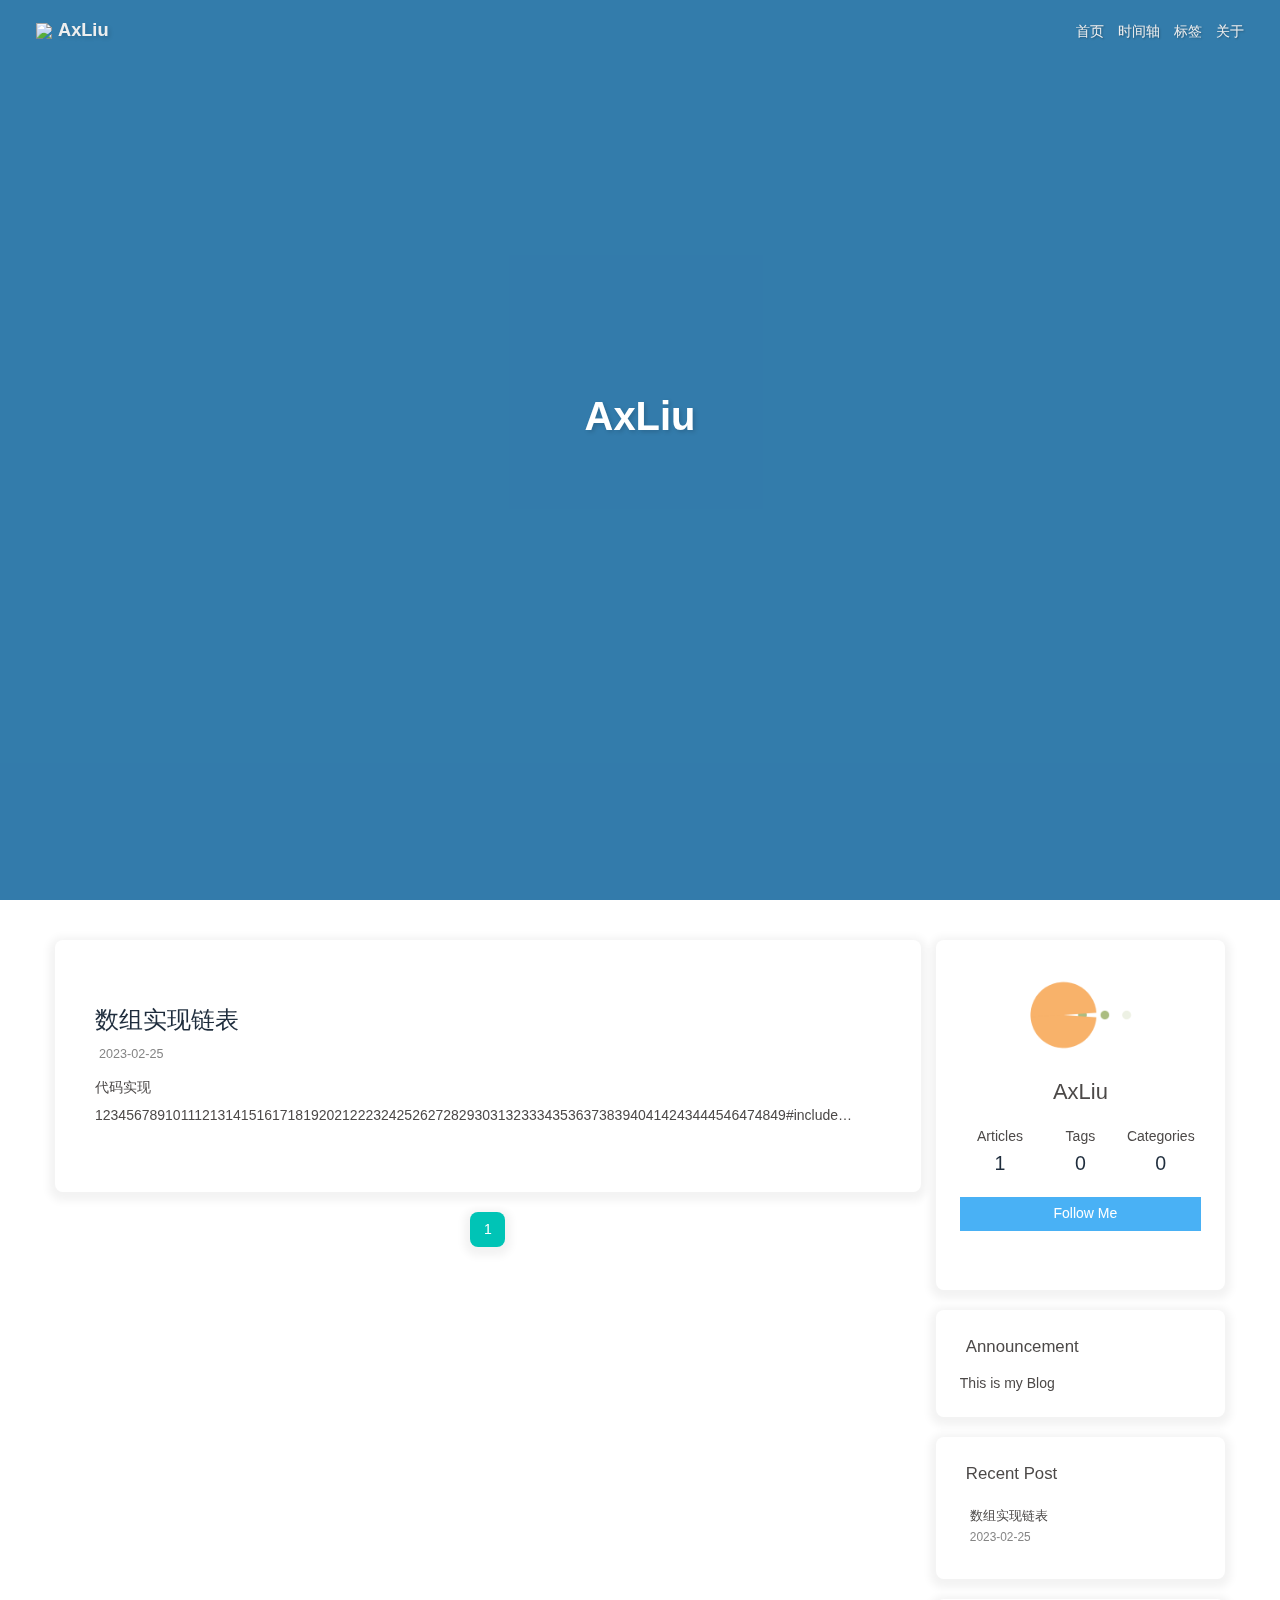
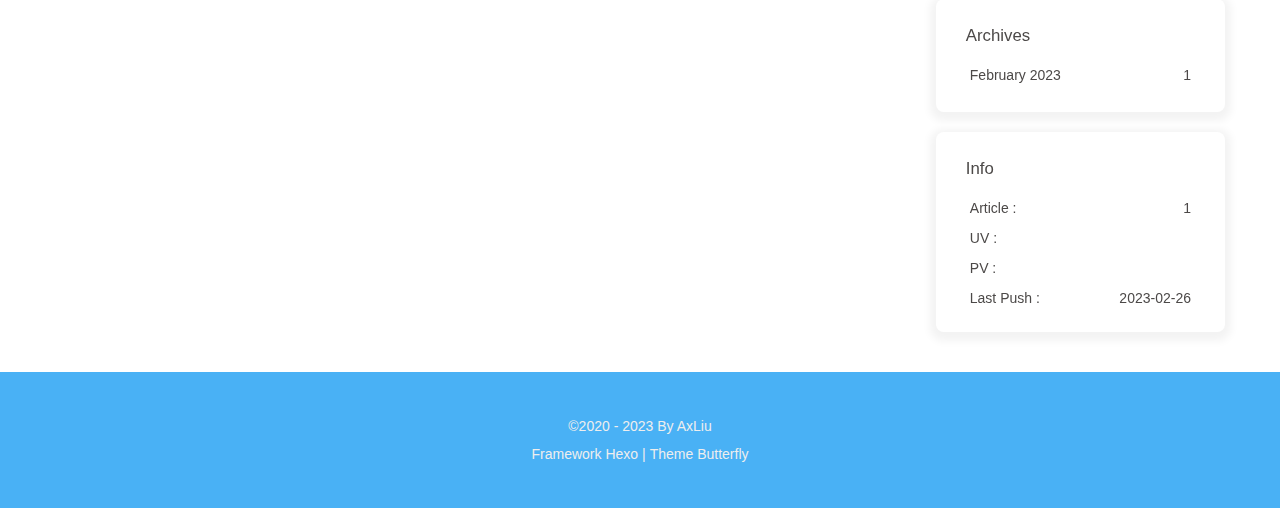
==== index.html @ 7ba91d06 "Site updated: 2023-02-26 23:54:55" ====
<!DOCTYPE html><html lang="en" data-theme="light"><head><meta charset="UTF-8"><meta http-equiv="X-UA-Compatible" content="IE=edge"><meta name="viewport" content="width=device-width, initial-scale=1.0, maximum-scale=1.0"><title>AxLiu - AxLiu</title><meta name="author" content="AxLiu"><meta name="copyright" content="AxLiu"><meta name="format-detection" content="telephone=no"><meta name="theme-color" content="#ffffff"><meta property="og:type" content="website">
<meta property="og:title" content="AxLiu">
<meta property="og:url" content="http://example.com/index.html">
<meta property="og:site_name" content="AxLiu">
<meta property="og:locale" content="en_US">
<meta property="og:image" content="https://cdn.jsdelivr.net/gh/AxLiupore/Hexo-images@main/images/%E5%BE%AE%E4%BF%A1%E5%9B%BE%E7%89%87_20221120155552.jpg">
<meta property="article:author" content="AxLiu">
<meta name="twitter:card" content="summary">
<meta name="twitter:image" content="https://cdn.jsdelivr.net/gh/AxLiupore/Hexo-images@main/images/%E5%BE%AE%E4%BF%A1%E5%9B%BE%E7%89%87_20221120155552.jpg"><link rel="shortcut icon" href="/img/favicon.png"><link rel="canonical" href="http://example.com/index.html"><link rel="preconnect" href="//cdn.jsdelivr.net"/><link rel="preconnect" href="//busuanzi.ibruce.info"/><link rel="stylesheet" href="/css/index.css"><link rel="stylesheet" href="https://cdn.jsdelivr.net/npm/@fortawesome/fontawesome-free/css/all.min.css" media="print" onload="this.media='all'"><link rel="stylesheet" href="https://cdn.jsdelivr.net/npm/@fancyapps/ui/dist/fancybox.min.css" media="print" onload="this.media='all'"><script>const GLOBAL_CONFIG = { 
  root: '/',
  algolia: undefined,
  localSearch: undefined,
  translate: undefined,
  noticeOutdate: undefined,
  highlight: {"plugin":"highlighjs","highlightCopy":true,"highlightLang":true,"highlightHeightLimit":230},
  copy: {
    success: 'Copy successfully',
    error: 'Copy error',
    noSupport: 'The browser does not support'
  },
  relativeDate: {
    homepage: false,
    post: false
  },
  runtime: '',
  date_suffix: {
    just: 'Just',
    min: 'minutes ago',
    hour: 'hours ago',
    day: 'days ago',
    month: 'months ago'
  },
  copyright: undefined,
  lightbox: 'fancybox',
  Snackbar: undefined,
  source: {
    justifiedGallery: {
      js: 'https://cdn.jsdelivr.net/npm/flickr-justified-gallery/dist/fjGallery.min.js',
      css: 'https://cdn.jsdelivr.net/npm/flickr-justified-gallery/dist/fjGallery.min.css'
    }
  },
  isPhotoFigcaption: false,
  islazyload: false,
  isAnchor: false,
  percent: {
    toc: true,
    rightside: false,
  }
}</script><script id="config-diff">var GLOBAL_CONFIG_SITE = {
  title: 'AxLiu',
  isPost: false,
  isHome: true,
  isHighlightShrink: false,
  isToc: false,
  postUpdate: '2023-02-26 23:54:55'
}</script><noscript><style type="text/css">
  #nav {
    opacity: 1
  }
  .justified-gallery img {
    opacity: 1
  }

  #recent-posts time,
  #post-meta time {
    display: inline !important
  }
</style></noscript><script>(win=>{
    win.saveToLocal = {
      set: function setWithExpiry(key, value, ttl) {
        if (ttl === 0) return
        const now = new Date()
        const expiryDay = ttl * 86400000
        const item = {
          value: value,
          expiry: now.getTime() + expiryDay,
        }
        localStorage.setItem(key, JSON.stringify(item))
      },

      get: function getWithExpiry(key) {
        const itemStr = localStorage.getItem(key)

        if (!itemStr) {
          return undefined
        }
        const item = JSON.parse(itemStr)
        const now = new Date()

        if (now.getTime() > item.expiry) {
          localStorage.removeItem(key)
          return undefined
        }
        return item.value
      }
    }
  
    win.getScript = url => new Promise((resolve, reject) => {
      const script = document.createElement('script')
      script.src = url
      script.async = true
      script.onerror = reject
      script.onload = script.onreadystatechange = function() {
        const loadState = this.readyState
        if (loadState && loadState !== 'loaded' && loadState !== 'complete') return
        script.onload = script.onreadystatechange = null
        resolve()
      }
      document.head.appendChild(script)
    })
  
    win.getCSS = (url,id = false) => new Promise((resolve, reject) => {
      const link = document.createElement('link')
      link.rel = 'stylesheet'
      link.href = url
      if (id) link.id = id
      link.onerror = reject
      link.onload = link.onreadystatechange = function() {
        const loadState = this.readyState
        if (loadState && loadState !== 'loaded' && loadState !== 'complete') return
        link.onload = link.onreadystatechange = null
        resolve()
      }
      document.head.appendChild(link)
    })
  
      win.activateDarkMode = function () {
        document.documentElement.setAttribute('data-theme', 'dark')
        if (document.querySelector('meta[name="theme-color"]') !== null) {
          document.querySelector('meta[name="theme-color"]').setAttribute('content', '#0d0d0d')
        }
      }
      win.activateLightMode = function () {
        document.documentElement.setAttribute('data-theme', 'light')
        if (document.querySelector('meta[name="theme-color"]') !== null) {
          document.querySelector('meta[name="theme-color"]').setAttribute('content', '#ffffff')
        }
      }
      const t = saveToLocal.get('theme')
    
          if (t === 'dark') activateDarkMode()
          else if (t === 'light') activateLightMode()
        
      const asideStatus = saveToLocal.get('aside-status')
      if (asideStatus !== undefined) {
        if (asideStatus === 'hide') {
          document.documentElement.classList.add('hide-aside')
        } else {
          document.documentElement.classList.remove('hide-aside')
        }
      }
    
    const detectApple = () => {
      if(/iPad|iPhone|iPod|Macintosh/.test(navigator.userAgent)){
        document.documentElement.classList.add('apple')
      }
    }
    detectApple()
    })(window)</script><meta name="generator" content="Hexo 6.3.0"></head><body><div id="web_bg"></div><div id="sidebar"><div id="menu-mask"></div><div id="sidebar-menus"><div class="avatar-img is-center"><img src="https://cdn.jsdelivr.net/gh/AxLiupore/Hexo-images@main/images/%E5%BE%AE%E4%BF%A1%E5%9B%BE%E7%89%87_20221120155552.jpg" onerror="onerror=null;src='/img/friend_404.gif'" alt="avatar"/></div><div class="sidebar-site-data site-data is-center"><a href="/archives/"><div class="headline">Articles</div><div class="length-num">1</div></a><a href="/tags/"><div class="headline">Tags</div><div class="length-num">0</div></a><a href="/categories/"><div class="headline">Categories</div><div class="length-num">0</div></a></div><hr/><div class="menus_items"><div class="menus_item"><a class="site-page" href="/"><i class="fa-fw fas fa-home"></i><span> 首页</span></a></div><div class="menus_item"><a class="site-page" href="/archives/"><i class="fa-fw fas fa-archive"></i><span> 时间轴</span></a></div><div class="menus_item"><a class="site-page" href="/tags/"><i class="fa-fw fas fa-tags"></i><span> 标签</span></a></div><div class="menus_item"><a class="site-page" href="/about/"><i class="fa-fw fas fa-heart"></i><span> 关于</span></a></div></div></div></div><div class="page" id="body-wrap"><header class="full_page" id="page-header"><nav id="nav"><span id="blog-info"><a href="/" title="AxLiu"><img class="site-icon" src="https://cdn.jsdelivr.net/gh/AxLiupore/Hexo-images@main/images/a0092f9ecc8a70c751312e664e17a0a.png"/><span class="site-name">AxLiu</span></a></span><div id="menus"><div class="menus_items"><div class="menus_item"><a class="site-page" href="/"><i class="fa-fw fas fa-home"></i><span> 首页</span></a></div><div class="menus_item"><a class="site-page" href="/archives/"><i class="fa-fw fas fa-archive"></i><span> 时间轴</span></a></div><div class="menus_item"><a class="site-page" href="/tags/"><i class="fa-fw fas fa-tags"></i><span> 标签</span></a></div><div class="menus_item"><a class="site-page" href="/about/"><i class="fa-fw fas fa-heart"></i><span> 关于</span></a></div></div><div id="toggle-menu"><a class="site-page" href="javascript:void(0);"><i class="fas fa-bars fa-fw"></i></a></div></div></nav><div id="site-info"><h1 id="site-title">AxLiu</h1><div id="site_social_icons"><a class="social-icon" href="https://github.com/AxLiupore" target="_blank" title="Github"><i class="fab fa-github"></i></a><a class="social-icon" href="/276836658@qq.com" target="_blank" title="Email"><i class="fas fa-envelope"></i></a></div></div><div id="scroll-down"><i class="fas fa-angle-down scroll-down-effects"></i></div></header><main class="layout" id="content-inner"><div class="recent-posts" id="recent-posts"><div class="recent-post-item"><div class="recent-post-info no-cover"><a class="article-title" href="/2023/02/25/%E6%95%B0%E7%BB%84%E5%AE%9E%E7%8E%B0%E9%93%BE%E8%A1%A8/" title="数组实现链表">数组实现链表</a><div class="article-meta-wrap"><span class="post-meta-date"><i class="far fa-calendar-alt"></i><span class="article-meta-label">Created</span><time datetime="2023-02-25T13:13:46.000Z" title="Created 2023-02-25 21:13:46">2023-02-25</time></span></div><div class="content">代码实现12345678910111213141516171819202122232425262728293031323334353637383940414243444546474849#include &lt;iostream&gt;#include &lt;cstring&gt;#include &lt;algorithm&gt;using namespace std;const int N = 100010;int ne[N], e[N], idx;int n, head;void init() &#123;    head = -1, idx = 0;&#125;void add_to_head(int x) &#123;    e[idx] = x, ne[idx] = head, head = idx++;&#125;void add(int k, int x) &#123;    e[idx] = x, ne[idx] = ne[k], ne[k] = idx++;&#125;void remove(int k) &#123;    ne[k] = ne[ne[k]];& ...</div></div></div><nav id="pagination"><div class="pagination"><span class="page-number current">1</span></div></nav></div><div class="aside-content" id="aside-content"><div class="card-widget card-info"><div class="is-center"><div class="avatar-img"><img src="https://cdn.jsdelivr.net/gh/AxLiupore/Hexo-images@main/images/%E5%BE%AE%E4%BF%A1%E5%9B%BE%E7%89%87_20221120155552.jpg" onerror="this.onerror=null;this.src='/img/friend_404.gif'" alt="avatar"/></div><div class="author-info__name">AxLiu</div><div class="author-info__description"></div></div><div class="card-info-data site-data is-center"><a href="/archives/"><div class="headline">Articles</div><div class="length-num">1</div></a><a href="/tags/"><div class="headline">Tags</div><div class="length-num">0</div></a><a href="/categories/"><div class="headline">Categories</div><div class="length-num">0</div></a></div><a id="card-info-btn" target="_blank" rel="noopener" href="https://github.com/AxLiupore"><i class="fab fa-github"></i><span>Follow Me</span></a><div class="card-info-social-icons is-center"><a class="social-icon" href="https://github.com/AxLiupore" target="_blank" title="Github"><i class="fab fa-github"></i></a><a class="social-icon" href="/276836658@qq.com" target="_blank" title="Email"><i class="fas fa-envelope"></i></a></div></div><div class="card-widget card-announcement"><div class="item-headline"><i class="fas fa-bullhorn fa-shake"></i><span>Announcement</span></div><div class="announcement_content">This is my Blog</div></div><div class="sticky_layout"><div class="card-widget card-recent-post"><div class="item-headline"><i class="fas fa-history"></i><span>Recent Post</span></div><div class="aside-list"><div class="aside-list-item no-cover"><div class="content"><a class="title" href="/2023/02/25/%E6%95%B0%E7%BB%84%E5%AE%9E%E7%8E%B0%E9%93%BE%E8%A1%A8/" title="数组实现链表">数组实现链表</a><time datetime="2023-02-25T13:13:46.000Z" title="Created 2023-02-25 21:13:46">2023-02-25</time></div></div></div></div><div class="card-widget card-archives"><div class="item-headline"><i class="fas fa-archive"></i><span>Archives</span></div><ul class="card-archive-list"><li class="card-archive-list-item"><a class="card-archive-list-link" href="/archives/2023/02/"><span class="card-archive-list-date">February 2023</span><span class="card-archive-list-count">1</span></a></li></ul></div><div class="card-widget card-webinfo"><div class="item-headline"><i class="fas fa-chart-line"></i><span>Info</span></div><div class="webinfo"><div class="webinfo-item"><div class="item-name">Article :</div><div class="item-count">1</div></div><div class="webinfo-item"><div class="item-name">UV :</div><div class="item-count" id="busuanzi_value_site_uv"><i class="fa-solid fa-spinner fa-spin"></i></div></div><div class="webinfo-item"><div class="item-name">PV :</div><div class="item-count" id="busuanzi_value_site_pv"><i class="fa-solid fa-spinner fa-spin"></i></div></div><div class="webinfo-item"><div class="item-name">Last Push :</div><div class="item-count" id="last-push-date" data-lastPushDate="2023-02-26T15:54:55.258Z"><i class="fa-solid fa-spinner fa-spin"></i></div></div></div></div></div></div></main><footer id="footer"><div id="footer-wrap"><div class="copyright">&copy;2020 - 2023 By AxLiu</div><div class="framework-info"><span>Framework </span><a target="_blank" rel="noopener" href="https://hexo.io">Hexo</a><span class="footer-separator">|</span><span>Theme </span><a target="_blank" rel="noopener" href="https://github.com/jerryc127/hexo-theme-butterfly">Butterfly</a></div></div></footer></div><div id="rightside"><div id="rightside-config-hide"><button id="darkmode" type="button" title="Switch Between Light And Dark Mode"><i class="fas fa-adjust"></i></button><button id="hide-aside-btn" type="button" title="Toggle between single-column and double-column"><i class="fas fa-arrows-alt-h"></i></button></div><div id="rightside-config-show"><button id="rightside_config" type="button" title="Setting"><i class="fas fa-cog fa-spin"></i></button><button id="go-up" type="button" title="Back To Top"><span class="scroll-percent"></span><i class="fas fa-arrow-up"></i></button></div></div><div><script src="/js/utils.js"></script><script src="/js/main.js"></script><script src="https://cdn.jsdelivr.net/npm/@fancyapps/ui/dist/fancybox.umd.min.js"></script><div class="js-pjax"></div><script async data-pjax src="//busuanzi.ibruce.info/busuanzi/2.3/busuanzi.pure.mini.js"></script></div></body></html>
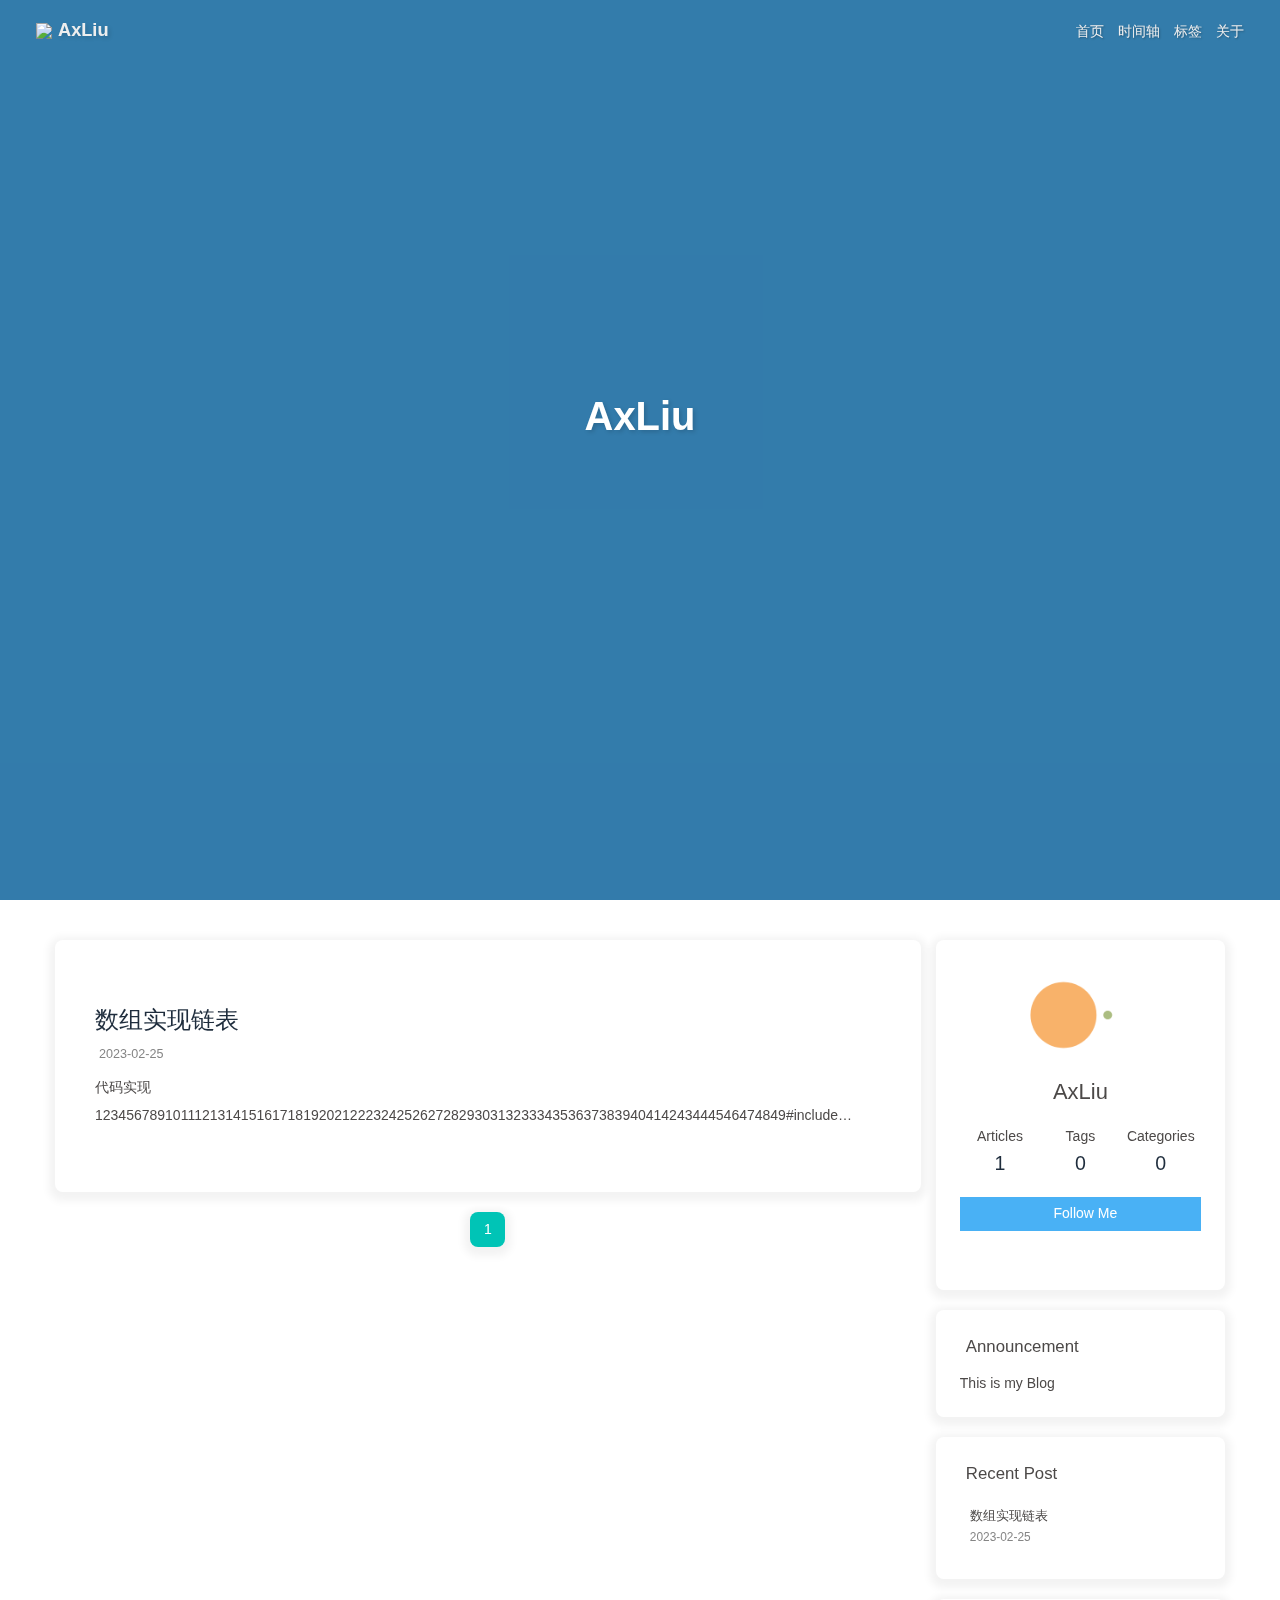
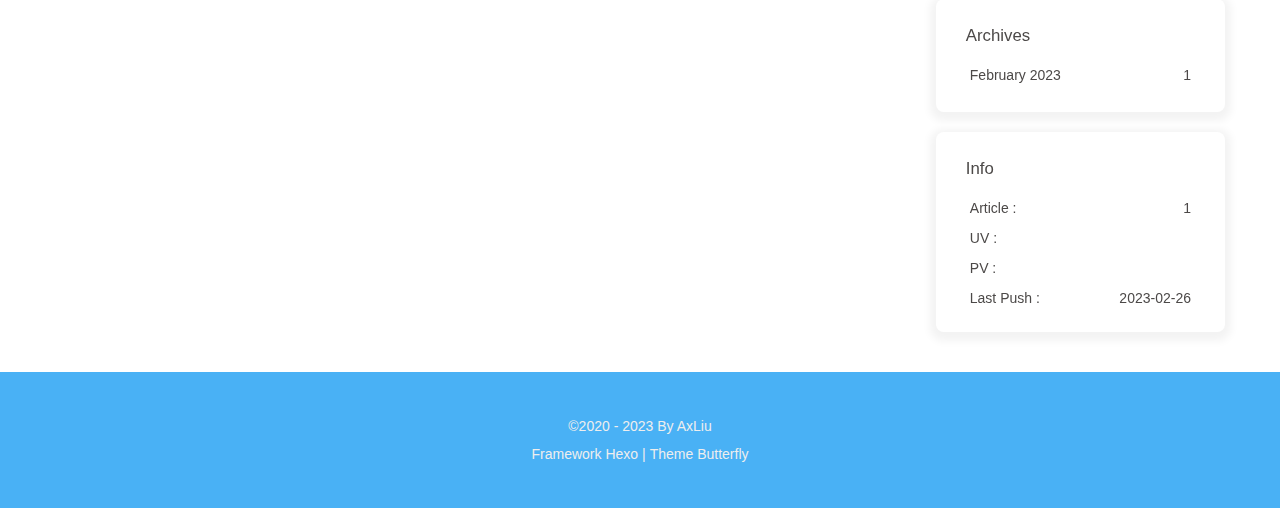
==== commit 728dbd9a: "Site updated: 2023-02-27 00:10:09" ====
--- a/index.html
+++ b/index.html
@@ -52,7 +52,7 @@
   isHome: true,
   isHighlightShrink: false,
   isToc: false,
-  postUpdate: '2023-02-26 23:54:55'
+  postUpdate: '2023-02-27 00:10:09'
 }</script><noscript><style type="text/css">
   #nav {
     opacity: 1
@@ -156,4 +156,4 @@
       }
     }
     detectApple()
-    })(window)</script><meta name="generator" content="Hexo 6.3.0"></head><body><div id="web_bg"></div><div id="sidebar"><div id="menu-mask"></div><div id="sidebar-menus"><div class="avatar-img is-center"><img src="https://cdn.jsdelivr.net/gh/AxLiupore/Hexo-images@main/images/%E5%BE%AE%E4%BF%A1%E5%9B%BE%E7%89%87_20221120155552.jpg" onerror="onerror=null;src='/img/friend_404.gif'" alt="avatar"/></div><div class="sidebar-site-data site-data is-center"><a href="/archives/"><div class="headline">Articles</div><div class="length-num">1</div></a><a href="/tags/"><div class="headline">Tags</div><div class="length-num">0</div></a><a href="/categories/"><div class="headline">Categories</div><div class="length-num">0</div></a></div><hr/><div class="menus_items"><div class="menus_item"><a class="site-page" href="/"><i class="fa-fw fas fa-home"></i><span> 首页</span></a></div><div class="menus_item"><a class="site-page" href="/archives/"><i class="fa-fw fas fa-archive"></i><span> 时间轴</span></a></div><div class="menus_item"><a class="site-page" href="/tags/"><i class="fa-fw fas fa-tags"></i><span> 标签</span></a></div><div class="menus_item"><a class="site-page" href="/about/"><i class="fa-fw fas fa-heart"></i><span> 关于</span></a></div></div></div></div><div class="page" id="body-wrap"><header class="full_page" id="page-header"><nav id="nav"><span id="blog-info"><a href="/" title="AxLiu"><img class="site-icon" src="https://cdn.jsdelivr.net/gh/AxLiupore/Hexo-images@main/images/a0092f9ecc8a70c751312e664e17a0a.png"/><span class="site-name">AxLiu</span></a></span><div id="menus"><div class="menus_items"><div class="menus_item"><a class="site-page" href="/"><i class="fa-fw fas fa-home"></i><span> 首页</span></a></div><div class="menus_item"><a class="site-page" href="/archives/"><i class="fa-fw fas fa-archive"></i><span> 时间轴</span></a></div><div class="menus_item"><a class="site-page" href="/tags/"><i class="fa-fw fas fa-tags"></i><span> 标签</span></a></div><div class="menus_item"><a class="site-page" href="/about/"><i class="fa-fw fas fa-heart"></i><span> 关于</span></a></div></div><div id="toggle-menu"><a class="site-page" href="javascript:void(0);"><i class="fas fa-bars fa-fw"></i></a></div></div></nav><div id="site-info"><h1 id="site-title">AxLiu</h1><div id="site_social_icons"><a class="social-icon" href="https://github.com/AxLiupore" target="_blank" title="Github"><i class="fab fa-github"></i></a><a class="social-icon" href="/276836658@qq.com" target="_blank" title="Email"><i class="fas fa-envelope"></i></a></div></div><div id="scroll-down"><i class="fas fa-angle-down scroll-down-effects"></i></div></header><main class="layout" id="content-inner"><div class="recent-posts" id="recent-posts"><div class="recent-post-item"><div class="recent-post-info no-cover"><a class="article-title" href="/2023/02/25/%E6%95%B0%E7%BB%84%E5%AE%9E%E7%8E%B0%E9%93%BE%E8%A1%A8/" title="数组实现链表">数组实现链表</a><div class="article-meta-wrap"><span class="post-meta-date"><i class="far fa-calendar-alt"></i><span class="article-meta-label">Created</span><time datetime="2023-02-25T13:13:46.000Z" title="Created 2023-02-25 21:13:46">2023-02-25</time></span></div><div class="content">代码实现12345678910111213141516171819202122232425262728293031323334353637383940414243444546474849#include &lt;iostream&gt;#include &lt;cstring&gt;#include &lt;algorithm&gt;using namespace std;const int N = 100010;int ne[N], e[N], idx;int n, head;void init() &#123;    head = -1, idx = 0;&#125;void add_to_head(int x) &#123;    e[idx] = x, ne[idx] = head, head = idx++;&#125;void add(int k, int x) &#123;    e[idx] = x, ne[idx] = ne[k], ne[k] = idx++;&#125;void remove(int k) &#123;    ne[k] = ne[ne[k]];& ...</div></div></div><nav id="pagination"><div class="pagination"><span class="page-number current">1</span></div></nav></div><div class="aside-content" id="aside-content"><div class="card-widget card-info"><div class="is-center"><div class="avatar-img"><img src="https://cdn.jsdelivr.net/gh/AxLiupore/Hexo-images@main/images/%E5%BE%AE%E4%BF%A1%E5%9B%BE%E7%89%87_20221120155552.jpg" onerror="this.onerror=null;this.src='/img/friend_404.gif'" alt="avatar"/></div><div class="author-info__name">AxLiu</div><div class="author-info__description"></div></div><div class="card-info-data site-data is-center"><a href="/archives/"><div class="headline">Articles</div><div class="length-num">1</div></a><a href="/tags/"><div class="headline">Tags</div><div class="length-num">0</div></a><a href="/categories/"><div class="headline">Categories</div><div class="length-num">0</div></a></div><a id="card-info-btn" target="_blank" rel="noopener" href="https://github.com/AxLiupore"><i class="fab fa-github"></i><span>Follow Me</span></a><div class="card-info-social-icons is-center"><a class="social-icon" href="https://github.com/AxLiupore" target="_blank" title="Github"><i class="fab fa-github"></i></a><a class="social-icon" href="/276836658@qq.com" target="_blank" title="Email"><i class="fas fa-envelope"></i></a></div></div><div class="card-widget card-announcement"><div class="item-headline"><i class="fas fa-bullhorn fa-shake"></i><span>Announcement</span></div><div class="announcement_content">This is my Blog</div></div><div class="sticky_layout"><div class="card-widget card-recent-post"><div class="item-headline"><i class="fas fa-history"></i><span>Recent Post</span></div><div class="aside-list"><div class="aside-list-item no-cover"><div class="content"><a class="title" href="/2023/02/25/%E6%95%B0%E7%BB%84%E5%AE%9E%E7%8E%B0%E9%93%BE%E8%A1%A8/" title="数组实现链表">数组实现链表</a><time datetime="2023-02-25T13:13:46.000Z" title="Created 2023-02-25 21:13:46">2023-02-25</time></div></div></div></div><div class="card-widget card-archives"><div class="item-headline"><i class="fas fa-archive"></i><span>Archives</span></div><ul class="card-archive-list"><li class="card-archive-list-item"><a class="card-archive-list-link" href="/archives/2023/02/"><span class="card-archive-list-date">February 2023</span><span class="card-archive-list-count">1</span></a></li></ul></div><div class="card-widget card-webinfo"><div class="item-headline"><i class="fas fa-chart-line"></i><span>Info</span></div><div class="webinfo"><div class="webinfo-item"><div class="item-name">Article :</div><div class="item-count">1</div></div><div class="webinfo-item"><div class="item-name">UV :</div><div class="item-count" id="busuanzi_value_site_uv"><i class="fa-solid fa-spinner fa-spin"></i></div></div><div class="webinfo-item"><div class="item-name">PV :</div><div class="item-count" id="busuanzi_value_site_pv"><i class="fa-solid fa-spinner fa-spin"></i></div></div><div class="webinfo-item"><div class="item-name">Last Push :</div><div class="item-count" id="last-push-date" data-lastPushDate="2023-02-26T15:54:55.258Z"><i class="fa-solid fa-spinner fa-spin"></i></div></div></div></div></div></div></main><footer id="footer"><div id="footer-wrap"><div class="copyright">&copy;2020 - 2023 By AxLiu</div><div class="framework-info"><span>Framework </span><a target="_blank" rel="noopener" href="https://hexo.io">Hexo</a><span class="footer-separator">|</span><span>Theme </span><a target="_blank" rel="noopener" href="https://github.com/jerryc127/hexo-theme-butterfly">Butterfly</a></div></div></footer></div><div id="rightside"><div id="rightside-config-hide"><button id="darkmode" type="button" title="Switch Between Light And Dark Mode"><i class="fas fa-adjust"></i></button><button id="hide-aside-btn" type="button" title="Toggle between single-column and double-column"><i class="fas fa-arrows-alt-h"></i></button></div><div id="rightside-config-show"><button id="rightside_config" type="button" title="Setting"><i class="fas fa-cog fa-spin"></i></button><button id="go-up" type="button" title="Back To Top"><span class="scroll-percent"></span><i class="fas fa-arrow-up"></i></button></div></div><div><script src="/js/utils.js"></script><script src="/js/main.js"></script><script src="https://cdn.jsdelivr.net/npm/@fancyapps/ui/dist/fancybox.umd.min.js"></script><div class="js-pjax"></div><script async data-pjax src="//busuanzi.ibruce.info/busuanzi/2.3/busuanzi.pure.mini.js"></script></div></body></html>+    })(window)</script><meta name="generator" content="Hexo 6.3.0"></head><body><div id="web_bg"></div><div id="sidebar"><div id="menu-mask"></div><div id="sidebar-menus"><div class="avatar-img is-center"><img src="https://cdn.jsdelivr.net/gh/AxLiupore/Hexo-images@main/images/%E5%BE%AE%E4%BF%A1%E5%9B%BE%E7%89%87_20221120155552.jpg" onerror="onerror=null;src='/img/friend_404.gif'" alt="avatar"/></div><div class="sidebar-site-data site-data is-center"><a href="/archives/"><div class="headline">Articles</div><div class="length-num">1</div></a><a href="/tags/"><div class="headline">Tags</div><div class="length-num">0</div></a><a href="/categories/"><div class="headline">Categories</div><div class="length-num">0</div></a></div><hr/><div class="menus_items"><div class="menus_item"><a class="site-page" href="/"><i class="fa-fw fas fa-home"></i><span> 首页</span></a></div><div class="menus_item"><a class="site-page" href="/archives/"><i class="fa-fw fas fa-archive"></i><span> 时间轴</span></a></div><div class="menus_item"><a class="site-page" href="/tags/"><i class="fa-fw fas fa-tags"></i><span> 标签</span></a></div><div class="menus_item"><a class="site-page" href="/about/"><i class="fa-fw fas fa-heart"></i><span> 关于</span></a></div></div></div></div><div class="page" id="body-wrap"><header class="full_page" id="page-header"><nav id="nav"><span id="blog-info"><a href="/" title="AxLiu"><img class="site-icon" src="https://cdn.jsdelivr.net/gh/AxLiupore/Hexo-images@main/images/a0092f9ecc8a70c751312e664e17a0a.png"/><span class="site-name">AxLiu</span></a></span><div id="menus"><div class="menus_items"><div class="menus_item"><a class="site-page" href="/"><i class="fa-fw fas fa-home"></i><span> 首页</span></a></div><div class="menus_item"><a class="site-page" href="/archives/"><i class="fa-fw fas fa-archive"></i><span> 时间轴</span></a></div><div class="menus_item"><a class="site-page" href="/tags/"><i class="fa-fw fas fa-tags"></i><span> 标签</span></a></div><div class="menus_item"><a class="site-page" href="/about/"><i class="fa-fw fas fa-heart"></i><span> 关于</span></a></div></div><div id="toggle-menu"><a class="site-page" href="javascript:void(0);"><i class="fas fa-bars fa-fw"></i></a></div></div></nav><div id="site-info"><h1 id="site-title">AxLiu</h1><div id="site_social_icons"><a class="social-icon" href="https://github.com/AxLiupore" target="_blank" title="Github"><i class="fab fa-github"></i></a><a class="social-icon" href="/276836658@qq.com" target="_blank" title="Email"><i class="fas fa-envelope"></i></a></div></div><div id="scroll-down"><i class="fas fa-angle-down scroll-down-effects"></i></div></header><main class="layout" id="content-inner"><div class="recent-posts" id="recent-posts"><div class="recent-post-item"><div class="recent-post-info no-cover"><a class="article-title" href="/2023/02/25/%E6%95%B0%E7%BB%84%E5%AE%9E%E7%8E%B0%E9%93%BE%E8%A1%A8/" title="数组实现链表">数组实现链表</a><div class="article-meta-wrap"><span class="post-meta-date"><i class="far fa-calendar-alt"></i><span class="article-meta-label">Created</span><time datetime="2023-02-25T13:13:46.000Z" title="Created 2023-02-25 21:13:46">2023-02-25</time></span></div><div class="content">代码实现12345678910111213141516171819202122232425262728293031323334353637383940414243444546474849#include &lt;iostream&gt;#include &lt;cstring&gt;#include &lt;algorithm&gt;using namespace std;const int N = 100010;int ne[N], e[N], idx;int n, head;void init() &#123;    head = -1, idx = 0;&#125;void add_to_head(int x) &#123;    e[idx] = x, ne[idx] = head, head = idx++;&#125;void add(int k, int x) &#123;    e[idx] = x, ne[idx] = ne[k], ne[k] = idx++;&#125;void remove(int k) &#123;    ne[k] = ne[ne[k]];& ...</div></div></div><nav id="pagination"><div class="pagination"><span class="page-number current">1</span></div></nav></div><div class="aside-content" id="aside-content"><div class="card-widget card-info"><div class="is-center"><div class="avatar-img"><img src="https://cdn.jsdelivr.net/gh/AxLiupore/Hexo-images@main/images/%E5%BE%AE%E4%BF%A1%E5%9B%BE%E7%89%87_20221120155552.jpg" onerror="this.onerror=null;this.src='/img/friend_404.gif'" alt="avatar"/></div><div class="author-info__name">AxLiu</div><div class="author-info__description"></div></div><div class="card-info-data site-data is-center"><a href="/archives/"><div class="headline">Articles</div><div class="length-num">1</div></a><a href="/tags/"><div class="headline">Tags</div><div class="length-num">0</div></a><a href="/categories/"><div class="headline">Categories</div><div class="length-num">0</div></a></div><a id="card-info-btn" target="_blank" rel="noopener" href="https://github.com/AxLiupore"><i class="fab fa-github"></i><span>Follow Me</span></a><div class="card-info-social-icons is-center"><a class="social-icon" href="https://github.com/AxLiupore" target="_blank" title="Github"><i class="fab fa-github"></i></a><a class="social-icon" href="/276836658@qq.com" target="_blank" title="Email"><i class="fas fa-envelope"></i></a></div></div><div class="card-widget card-announcement"><div class="item-headline"><i class="fas fa-bullhorn fa-shake"></i><span>Announcement</span></div><div class="announcement_content">This is my Blog</div></div><div class="sticky_layout"><div class="card-widget card-recent-post"><div class="item-headline"><i class="fas fa-history"></i><span>Recent Post</span></div><div class="aside-list"><div class="aside-list-item no-cover"><div class="content"><a class="title" href="/2023/02/25/%E6%95%B0%E7%BB%84%E5%AE%9E%E7%8E%B0%E9%93%BE%E8%A1%A8/" title="数组实现链表">数组实现链表</a><time datetime="2023-02-25T13:13:46.000Z" title="Created 2023-02-25 21:13:46">2023-02-25</time></div></div></div></div><div class="card-widget card-archives"><div class="item-headline"><i class="fas fa-archive"></i><span>Archives</span></div><ul class="card-archive-list"><li class="card-archive-list-item"><a class="card-archive-list-link" href="/archives/2023/02/"><span class="card-archive-list-date">February 2023</span><span class="card-archive-list-count">1</span></a></li></ul></div><div class="card-widget card-webinfo"><div class="item-headline"><i class="fas fa-chart-line"></i><span>Info</span></div><div class="webinfo"><div class="webinfo-item"><div class="item-name">Article :</div><div class="item-count">1</div></div><div class="webinfo-item"><div class="item-name">UV :</div><div class="item-count" id="busuanzi_value_site_uv"><i class="fa-solid fa-spinner fa-spin"></i></div></div><div class="webinfo-item"><div class="item-name">PV :</div><div class="item-count" id="busuanzi_value_site_pv"><i class="fa-solid fa-spinner fa-spin"></i></div></div><div class="webinfo-item"><div class="item-name">Last Push :</div><div class="item-count" id="last-push-date" data-lastPushDate="2023-02-26T16:10:09.525Z"><i class="fa-solid fa-spinner fa-spin"></i></div></div></div></div></div></div></main><footer id="footer"><div id="footer-wrap"><div class="copyright">&copy;2020 - 2023 By AxLiu</div><div class="framework-info"><span>Framework </span><a target="_blank" rel="noopener" href="https://hexo.io">Hexo</a><span class="footer-separator">|</span><span>Theme </span><a target="_blank" rel="noopener" href="https://github.com/jerryc127/hexo-theme-butterfly">Butterfly</a></div></div></footer></div><div id="rightside"><div id="rightside-config-hide"><button id="darkmode" type="button" title="Switch Between Light And Dark Mode"><i class="fas fa-adjust"></i></button><button id="hide-aside-btn" type="button" title="Toggle between single-column and double-column"><i class="fas fa-arrows-alt-h"></i></button></div><div id="rightside-config-show"><button id="rightside_config" type="button" title="Setting"><i class="fas fa-cog fa-spin"></i></button><button id="go-up" type="button" title="Back To Top"><span class="scroll-percent"></span><i class="fas fa-arrow-up"></i></button></div></div><div><script src="/js/utils.js"></script><script src="/js/main.js"></script><script src="https://cdn.jsdelivr.net/npm/@fancyapps/ui/dist/fancybox.umd.min.js"></script><div class="js-pjax"></div><script async data-pjax src="//busuanzi.ibruce.info/busuanzi/2.3/busuanzi.pure.mini.js"></script></div></body></html>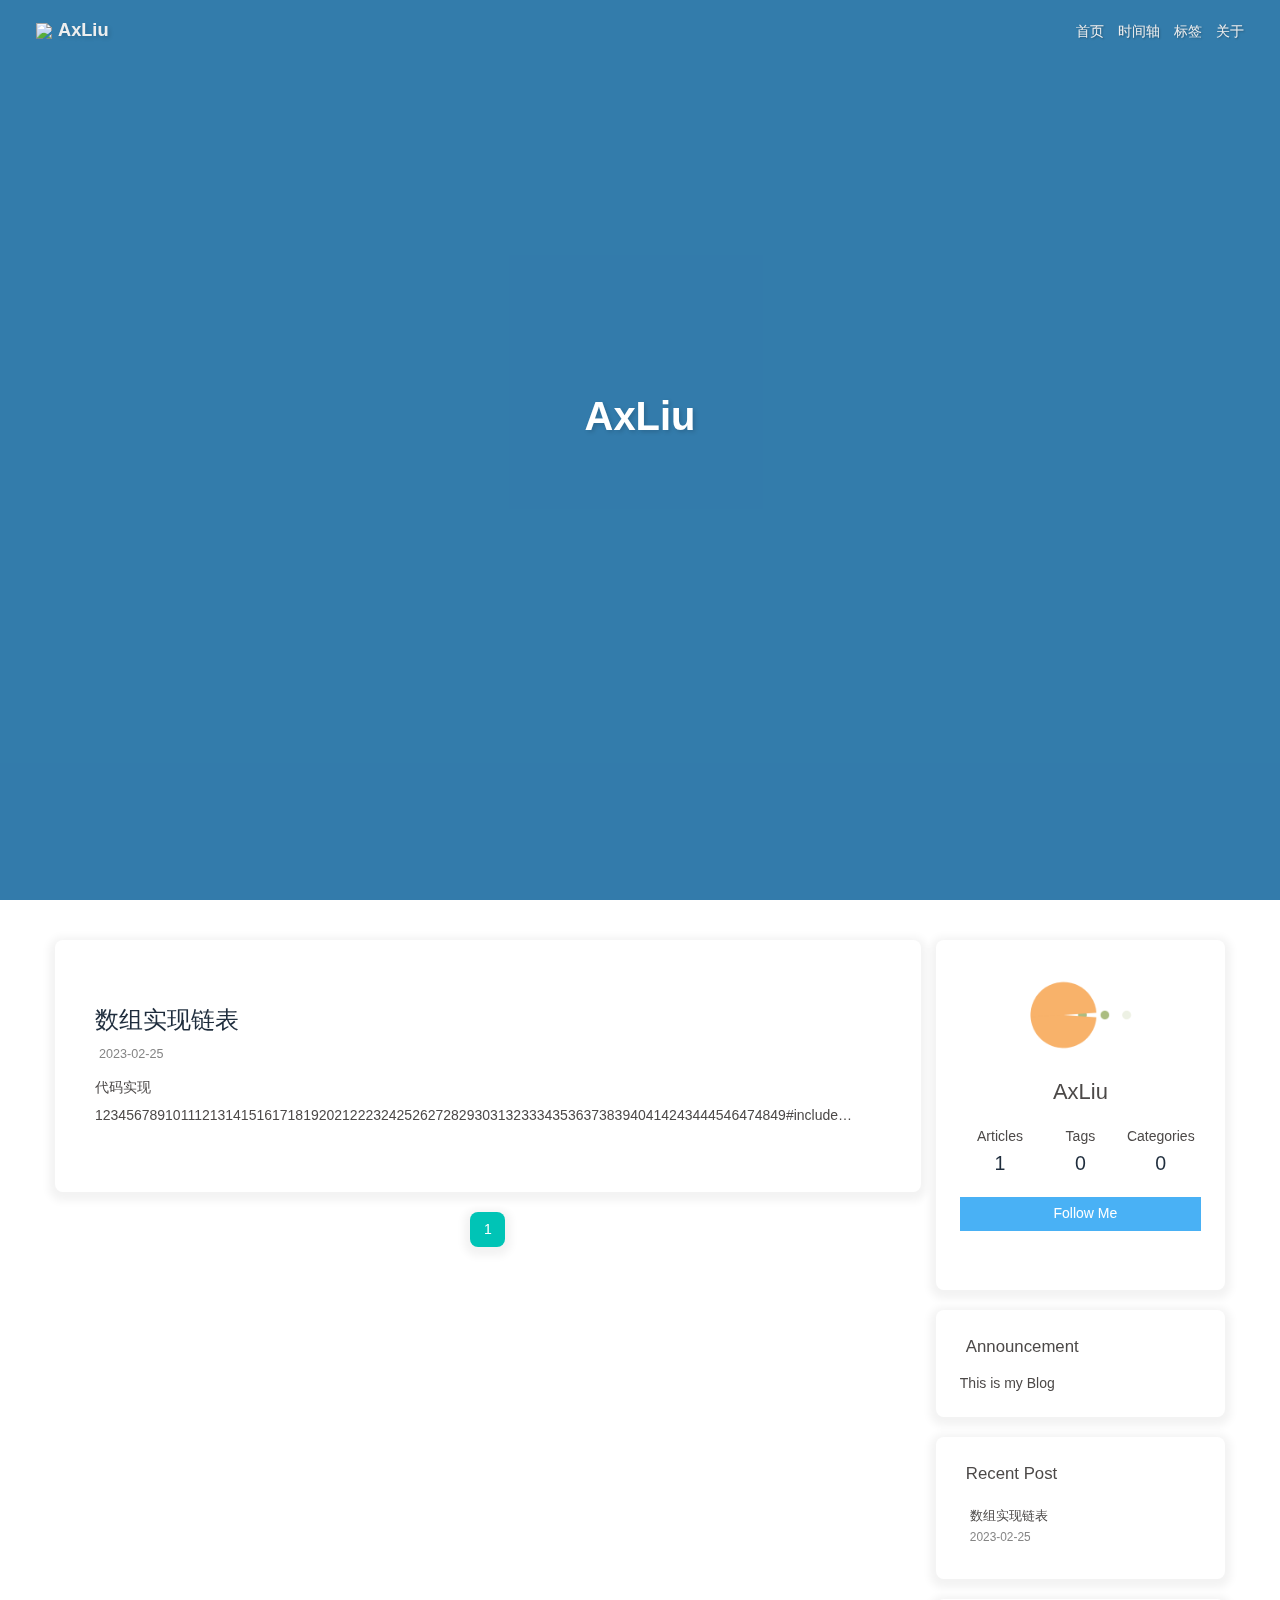
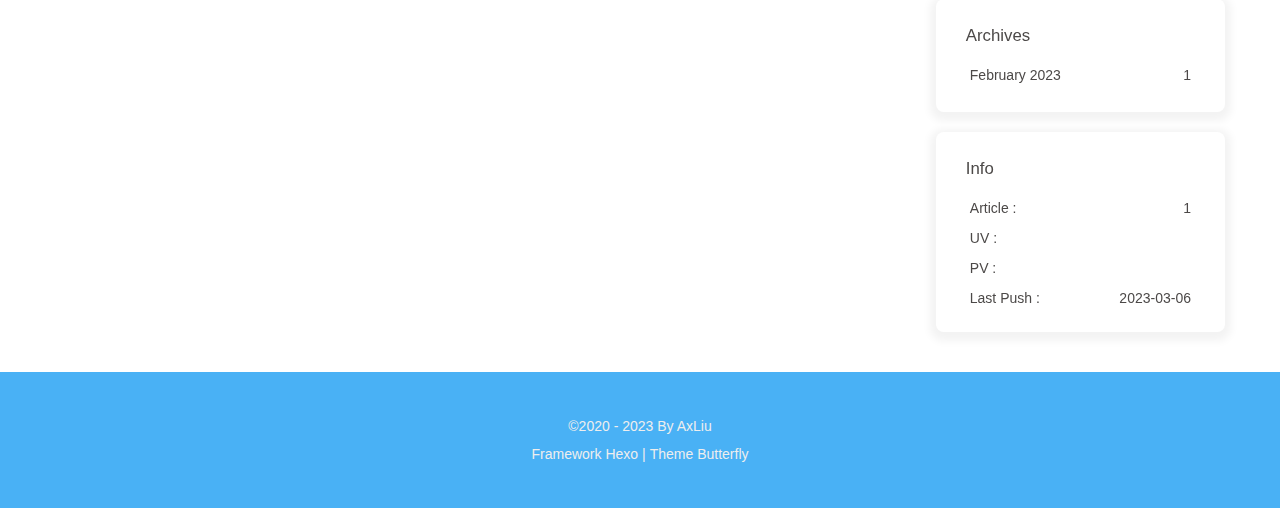
==== commit 59f405c1: "Site updated: 2023-03-06 18:34:09" ====
--- a/index.html
+++ b/index.html
@@ -52,7 +52,7 @@
   isHome: true,
   isHighlightShrink: false,
   isToc: false,
-  postUpdate: '2023-02-27 00:10:09'
+  postUpdate: '2023-03-06 18:34:00'
 }</script><noscript><style type="text/css">
   #nav {
     opacity: 1
@@ -156,4 +156,4 @@
       }
     }
     detectApple()
-    })(window)</script><meta name="generator" content="Hexo 6.3.0"></head><body><div id="web_bg"></div><div id="sidebar"><div id="menu-mask"></div><div id="sidebar-menus"><div class="avatar-img is-center"><img src="https://cdn.jsdelivr.net/gh/AxLiupore/Hexo-images@main/images/%E5%BE%AE%E4%BF%A1%E5%9B%BE%E7%89%87_20221120155552.jpg" onerror="onerror=null;src='/img/friend_404.gif'" alt="avatar"/></div><div class="sidebar-site-data site-data is-center"><a href="/archives/"><div class="headline">Articles</div><div class="length-num">1</div></a><a href="/tags/"><div class="headline">Tags</div><div class="length-num">0</div></a><a href="/categories/"><div class="headline">Categories</div><div class="length-num">0</div></a></div><hr/><div class="menus_items"><div class="menus_item"><a class="site-page" href="/"><i class="fa-fw fas fa-home"></i><span> 首页</span></a></div><div class="menus_item"><a class="site-page" href="/archives/"><i class="fa-fw fas fa-archive"></i><span> 时间轴</span></a></div><div class="menus_item"><a class="site-page" href="/tags/"><i class="fa-fw fas fa-tags"></i><span> 标签</span></a></div><div class="menus_item"><a class="site-page" href="/about/"><i class="fa-fw fas fa-heart"></i><span> 关于</span></a></div></div></div></div><div class="page" id="body-wrap"><header class="full_page" id="page-header"><nav id="nav"><span id="blog-info"><a href="/" title="AxLiu"><img class="site-icon" src="https://cdn.jsdelivr.net/gh/AxLiupore/Hexo-images@main/images/a0092f9ecc8a70c751312e664e17a0a.png"/><span class="site-name">AxLiu</span></a></span><div id="menus"><div class="menus_items"><div class="menus_item"><a class="site-page" href="/"><i class="fa-fw fas fa-home"></i><span> 首页</span></a></div><div class="menus_item"><a class="site-page" href="/archives/"><i class="fa-fw fas fa-archive"></i><span> 时间轴</span></a></div><div class="menus_item"><a class="site-page" href="/tags/"><i class="fa-fw fas fa-tags"></i><span> 标签</span></a></div><div class="menus_item"><a class="site-page" href="/about/"><i class="fa-fw fas fa-heart"></i><span> 关于</span></a></div></div><div id="toggle-menu"><a class="site-page" href="javascript:void(0);"><i class="fas fa-bars fa-fw"></i></a></div></div></nav><div id="site-info"><h1 id="site-title">AxLiu</h1><div id="site_social_icons"><a class="social-icon" href="https://github.com/AxLiupore" target="_blank" title="Github"><i class="fab fa-github"></i></a><a class="social-icon" href="/276836658@qq.com" target="_blank" title="Email"><i class="fas fa-envelope"></i></a></div></div><div id="scroll-down"><i class="fas fa-angle-down scroll-down-effects"></i></div></header><main class="layout" id="content-inner"><div class="recent-posts" id="recent-posts"><div class="recent-post-item"><div class="recent-post-info no-cover"><a class="article-title" href="/2023/02/25/%E6%95%B0%E7%BB%84%E5%AE%9E%E7%8E%B0%E9%93%BE%E8%A1%A8/" title="数组实现链表">数组实现链表</a><div class="article-meta-wrap"><span class="post-meta-date"><i class="far fa-calendar-alt"></i><span class="article-meta-label">Created</span><time datetime="2023-02-25T13:13:46.000Z" title="Created 2023-02-25 21:13:46">2023-02-25</time></span></div><div class="content">代码实现12345678910111213141516171819202122232425262728293031323334353637383940414243444546474849#include &lt;iostream&gt;#include &lt;cstring&gt;#include &lt;algorithm&gt;using namespace std;const int N = 100010;int ne[N], e[N], idx;int n, head;void init() &#123;    head = -1, idx = 0;&#125;void add_to_head(int x) &#123;    e[idx] = x, ne[idx] = head, head = idx++;&#125;void add(int k, int x) &#123;    e[idx] = x, ne[idx] = ne[k], ne[k] = idx++;&#125;void remove(int k) &#123;    ne[k] = ne[ne[k]];& ...</div></div></div><nav id="pagination"><div class="pagination"><span class="page-number current">1</span></div></nav></div><div class="aside-content" id="aside-content"><div class="card-widget card-info"><div class="is-center"><div class="avatar-img"><img src="https://cdn.jsdelivr.net/gh/AxLiupore/Hexo-images@main/images/%E5%BE%AE%E4%BF%A1%E5%9B%BE%E7%89%87_20221120155552.jpg" onerror="this.onerror=null;this.src='/img/friend_404.gif'" alt="avatar"/></div><div class="author-info__name">AxLiu</div><div class="author-info__description"></div></div><div class="card-info-data site-data is-center"><a href="/archives/"><div class="headline">Articles</div><div class="length-num">1</div></a><a href="/tags/"><div class="headline">Tags</div><div class="length-num">0</div></a><a href="/categories/"><div class="headline">Categories</div><div class="length-num">0</div></a></div><a id="card-info-btn" target="_blank" rel="noopener" href="https://github.com/AxLiupore"><i class="fab fa-github"></i><span>Follow Me</span></a><div class="card-info-social-icons is-center"><a class="social-icon" href="https://github.com/AxLiupore" target="_blank" title="Github"><i class="fab fa-github"></i></a><a class="social-icon" href="/276836658@qq.com" target="_blank" title="Email"><i class="fas fa-envelope"></i></a></div></div><div class="card-widget card-announcement"><div class="item-headline"><i class="fas fa-bullhorn fa-shake"></i><span>Announcement</span></div><div class="announcement_content">This is my Blog</div></div><div class="sticky_layout"><div class="card-widget card-recent-post"><div class="item-headline"><i class="fas fa-history"></i><span>Recent Post</span></div><div class="aside-list"><div class="aside-list-item no-cover"><div class="content"><a class="title" href="/2023/02/25/%E6%95%B0%E7%BB%84%E5%AE%9E%E7%8E%B0%E9%93%BE%E8%A1%A8/" title="数组实现链表">数组实现链表</a><time datetime="2023-02-25T13:13:46.000Z" title="Created 2023-02-25 21:13:46">2023-02-25</time></div></div></div></div><div class="card-widget card-archives"><div class="item-headline"><i class="fas fa-archive"></i><span>Archives</span></div><ul class="card-archive-list"><li class="card-archive-list-item"><a class="card-archive-list-link" href="/archives/2023/02/"><span class="card-archive-list-date">February 2023</span><span class="card-archive-list-count">1</span></a></li></ul></div><div class="card-widget card-webinfo"><div class="item-headline"><i class="fas fa-chart-line"></i><span>Info</span></div><div class="webinfo"><div class="webinfo-item"><div class="item-name">Article :</div><div class="item-count">1</div></div><div class="webinfo-item"><div class="item-name">UV :</div><div class="item-count" id="busuanzi_value_site_uv"><i class="fa-solid fa-spinner fa-spin"></i></div></div><div class="webinfo-item"><div class="item-name">PV :</div><div class="item-count" id="busuanzi_value_site_pv"><i class="fa-solid fa-spinner fa-spin"></i></div></div><div class="webinfo-item"><div class="item-name">Last Push :</div><div class="item-count" id="last-push-date" data-lastPushDate="2023-02-26T16:10:09.525Z"><i class="fa-solid fa-spinner fa-spin"></i></div></div></div></div></div></div></main><footer id="footer"><div id="footer-wrap"><div class="copyright">&copy;2020 - 2023 By AxLiu</div><div class="framework-info"><span>Framework </span><a target="_blank" rel="noopener" href="https://hexo.io">Hexo</a><span class="footer-separator">|</span><span>Theme </span><a target="_blank" rel="noopener" href="https://github.com/jerryc127/hexo-theme-butterfly">Butterfly</a></div></div></footer></div><div id="rightside"><div id="rightside-config-hide"><button id="darkmode" type="button" title="Switch Between Light And Dark Mode"><i class="fas fa-adjust"></i></button><button id="hide-aside-btn" type="button" title="Toggle between single-column and double-column"><i class="fas fa-arrows-alt-h"></i></button></div><div id="rightside-config-show"><button id="rightside_config" type="button" title="Setting"><i class="fas fa-cog fa-spin"></i></button><button id="go-up" type="button" title="Back To Top"><span class="scroll-percent"></span><i class="fas fa-arrow-up"></i></button></div></div><div><script src="/js/utils.js"></script><script src="/js/main.js"></script><script src="https://cdn.jsdelivr.net/npm/@fancyapps/ui/dist/fancybox.umd.min.js"></script><div class="js-pjax"></div><script async data-pjax src="//busuanzi.ibruce.info/busuanzi/2.3/busuanzi.pure.mini.js"></script></div></body></html>+    })(window)</script><meta name="generator" content="Hexo 6.3.0"></head><body><div id="web_bg"></div><div id="sidebar"><div id="menu-mask"></div><div id="sidebar-menus"><div class="avatar-img is-center"><img src="https://cdn.jsdelivr.net/gh/AxLiupore/Hexo-images@main/images/%E5%BE%AE%E4%BF%A1%E5%9B%BE%E7%89%87_20221120155552.jpg" onerror="onerror=null;src='/img/friend_404.gif'" alt="avatar"/></div><div class="sidebar-site-data site-data is-center"><a href="/archives/"><div class="headline">Articles</div><div class="length-num">1</div></a><a href="/tags/"><div class="headline">Tags</div><div class="length-num">0</div></a><a href="/categories/"><div class="headline">Categories</div><div class="length-num">0</div></a></div><hr/><div class="menus_items"><div class="menus_item"><a class="site-page" href="/"><i class="fa-fw fas fa-home"></i><span> 首页</span></a></div><div class="menus_item"><a class="site-page" href="/archives/"><i class="fa-fw fas fa-archive"></i><span> 时间轴</span></a></div><div class="menus_item"><a class="site-page" href="/tags/"><i class="fa-fw fas fa-tags"></i><span> 标签</span></a></div><div class="menus_item"><a class="site-page" href="/about/"><i class="fa-fw fas fa-heart"></i><span> 关于</span></a></div></div></div></div><div class="page" id="body-wrap"><header class="full_page" id="page-header"><nav id="nav"><span id="blog-info"><a href="/" title="AxLiu"><img class="site-icon" src="https://cdn.jsdelivr.net/gh/AxLiupore/Hexo-images@main/images/a0092f9ecc8a70c751312e664e17a0a.png"/><span class="site-name">AxLiu</span></a></span><div id="menus"><div class="menus_items"><div class="menus_item"><a class="site-page" href="/"><i class="fa-fw fas fa-home"></i><span> 首页</span></a></div><div class="menus_item"><a class="site-page" href="/archives/"><i class="fa-fw fas fa-archive"></i><span> 时间轴</span></a></div><div class="menus_item"><a class="site-page" href="/tags/"><i class="fa-fw fas fa-tags"></i><span> 标签</span></a></div><div class="menus_item"><a class="site-page" href="/about/"><i class="fa-fw fas fa-heart"></i><span> 关于</span></a></div></div><div id="toggle-menu"><a class="site-page" href="javascript:void(0);"><i class="fas fa-bars fa-fw"></i></a></div></div></nav><div id="site-info"><h1 id="site-title">AxLiu</h1><div id="site_social_icons"><a class="social-icon" href="https://github.com/AxLiupore" target="_blank" title="Github"><i class="fab fa-github"></i></a><a class="social-icon" href="/276836658@qq.com" target="_blank" title="Email"><i class="fas fa-envelope"></i></a></div></div><div id="scroll-down"><i class="fas fa-angle-down scroll-down-effects"></i></div></header><main class="layout" id="content-inner"><div class="recent-posts" id="recent-posts"><div class="recent-post-item"><div class="recent-post-info no-cover"><a class="article-title" href="/2023/02/25/%E6%95%B0%E7%BB%84%E5%AE%9E%E7%8E%B0%E9%93%BE%E8%A1%A8/" title="数组实现链表">数组实现链表</a><div class="article-meta-wrap"><span class="post-meta-date"><i class="far fa-calendar-alt"></i><span class="article-meta-label">Created</span><time datetime="2023-02-25T13:13:46.000Z" title="Created 2023-02-25 21:13:46">2023-02-25</time></span></div><div class="content">代码实现12345678910111213141516171819202122232425262728293031323334353637383940414243444546474849#include &lt;iostream&gt;#include &lt;cstring&gt;#include &lt;algorithm&gt;using namespace std;const int N = 100010;int ne[N], e[N], idx;int n, head;void init() &#123;    head = -1, idx = 0;&#125;void add_to_head(int x) &#123;    e[idx] = x, ne[idx] = head, head = idx++;&#125;void add(int k, int x) &#123;    e[idx] = x, ne[idx] = ne[k], ne[k] = idx++;&#125;void remove(int k) &#123;    ne[k] = ne[ne[k]];& ...</div></div></div><nav id="pagination"><div class="pagination"><span class="page-number current">1</span></div></nav></div><div class="aside-content" id="aside-content"><div class="card-widget card-info"><div class="is-center"><div class="avatar-img"><img src="https://cdn.jsdelivr.net/gh/AxLiupore/Hexo-images@main/images/%E5%BE%AE%E4%BF%A1%E5%9B%BE%E7%89%87_20221120155552.jpg" onerror="this.onerror=null;this.src='/img/friend_404.gif'" alt="avatar"/></div><div class="author-info__name">AxLiu</div><div class="author-info__description"></div></div><div class="card-info-data site-data is-center"><a href="/archives/"><div class="headline">Articles</div><div class="length-num">1</div></a><a href="/tags/"><div class="headline">Tags</div><div class="length-num">0</div></a><a href="/categories/"><div class="headline">Categories</div><div class="length-num">0</div></a></div><a id="card-info-btn" target="_blank" rel="noopener" href="https://github.com/AxLiupore"><i class="fab fa-github"></i><span>Follow Me</span></a><div class="card-info-social-icons is-center"><a class="social-icon" href="https://github.com/AxLiupore" target="_blank" title="Github"><i class="fab fa-github"></i></a><a class="social-icon" href="/276836658@qq.com" target="_blank" title="Email"><i class="fas fa-envelope"></i></a></div></div><div class="card-widget card-announcement"><div class="item-headline"><i class="fas fa-bullhorn fa-shake"></i><span>Announcement</span></div><div class="announcement_content">This is my Blog</div></div><div class="sticky_layout"><div class="card-widget card-recent-post"><div class="item-headline"><i class="fas fa-history"></i><span>Recent Post</span></div><div class="aside-list"><div class="aside-list-item no-cover"><div class="content"><a class="title" href="/2023/02/25/%E6%95%B0%E7%BB%84%E5%AE%9E%E7%8E%B0%E9%93%BE%E8%A1%A8/" title="数组实现链表">数组实现链表</a><time datetime="2023-02-25T13:13:46.000Z" title="Created 2023-02-25 21:13:46">2023-02-25</time></div></div></div></div><div class="card-widget card-archives"><div class="item-headline"><i class="fas fa-archive"></i><span>Archives</span></div><ul class="card-archive-list"><li class="card-archive-list-item"><a class="card-archive-list-link" href="/archives/2023/02/"><span class="card-archive-list-date">February 2023</span><span class="card-archive-list-count">1</span></a></li></ul></div><div class="card-widget card-webinfo"><div class="item-headline"><i class="fas fa-chart-line"></i><span>Info</span></div><div class="webinfo"><div class="webinfo-item"><div class="item-name">Article :</div><div class="item-count">1</div></div><div class="webinfo-item"><div class="item-name">UV :</div><div class="item-count" id="busuanzi_value_site_uv"><i class="fa-solid fa-spinner fa-spin"></i></div></div><div class="webinfo-item"><div class="item-name">PV :</div><div class="item-count" id="busuanzi_value_site_pv"><i class="fa-solid fa-spinner fa-spin"></i></div></div><div class="webinfo-item"><div class="item-name">Last Push :</div><div class="item-count" id="last-push-date" data-lastPushDate="2023-03-06T10:34:00.674Z"><i class="fa-solid fa-spinner fa-spin"></i></div></div></div></div></div></div></main><footer id="footer"><div id="footer-wrap"><div class="copyright">&copy;2020 - 2023 By AxLiu</div><div class="framework-info"><span>Framework </span><a target="_blank" rel="noopener" href="https://hexo.io">Hexo</a><span class="footer-separator">|</span><span>Theme </span><a target="_blank" rel="noopener" href="https://github.com/jerryc127/hexo-theme-butterfly">Butterfly</a></div></div></footer></div><div id="rightside"><div id="rightside-config-hide"><button id="darkmode" type="button" title="Switch Between Light And Dark Mode"><i class="fas fa-adjust"></i></button><button id="hide-aside-btn" type="button" title="Toggle between single-column and double-column"><i class="fas fa-arrows-alt-h"></i></button></div><div id="rightside-config-show"><button id="rightside_config" type="button" title="Setting"><i class="fas fa-cog fa-spin"></i></button><button id="go-up" type="button" title="Back To Top"><span class="scroll-percent"></span><i class="fas fa-arrow-up"></i></button></div></div><div><script src="/js/utils.js"></script><script src="/js/main.js"></script><script src="https://cdn.jsdelivr.net/npm/@fancyapps/ui/dist/fancybox.umd.min.js"></script><div class="js-pjax"></div><script async data-pjax src="//busuanzi.ibruce.info/busuanzi/2.3/busuanzi.pure.mini.js"></script></div></body></html>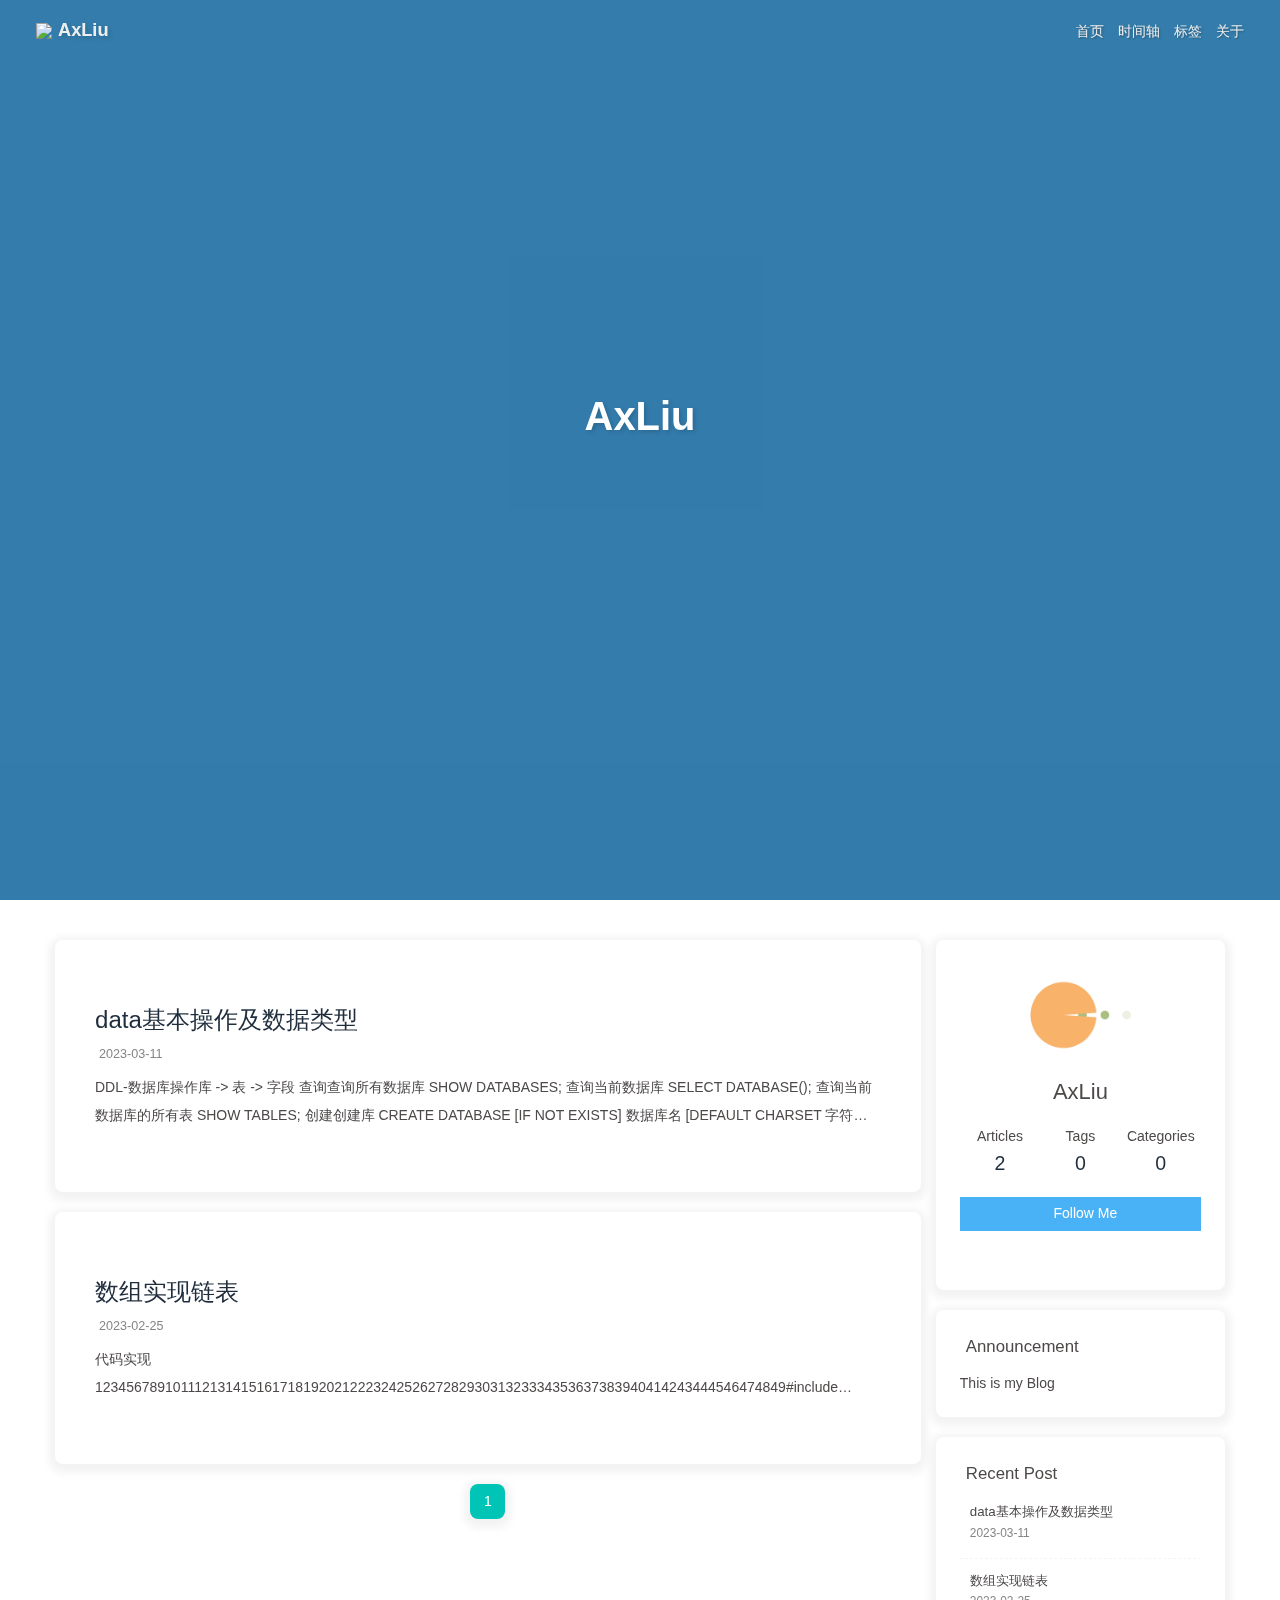
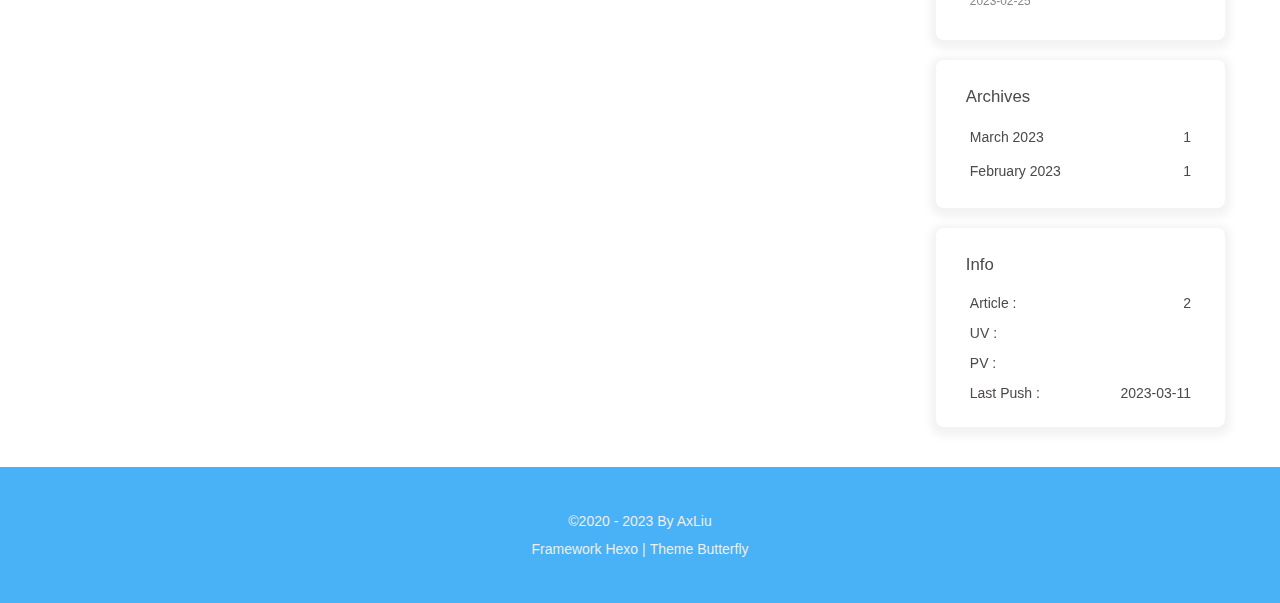
==== commit 9560521f: "Site updated: 2023-03-11 09:32:47" ====
--- a/index.html
+++ b/index.html
@@ -52,7 +52,7 @@
   isHome: true,
   isHighlightShrink: false,
   isToc: false,
-  postUpdate: '2023-03-06 18:34:00'
+  postUpdate: '2023-03-11 09:32:45'
 }</script><noscript><style type="text/css">
   #nav {
     opacity: 1
@@ -156,4 +156,33 @@
       }
     }
     detectApple()
-    })(window)</script><meta name="generator" content="Hexo 6.3.0"></head><body><div id="web_bg"></div><div id="sidebar"><div id="menu-mask"></div><div id="sidebar-menus"><div class="avatar-img is-center"><img src="https://cdn.jsdelivr.net/gh/AxLiupore/Hexo-images@main/images/%E5%BE%AE%E4%BF%A1%E5%9B%BE%E7%89%87_20221120155552.jpg" onerror="onerror=null;src='/img/friend_404.gif'" alt="avatar"/></div><div class="sidebar-site-data site-data is-center"><a href="/archives/"><div class="headline">Articles</div><div class="length-num">1</div></a><a href="/tags/"><div class="headline">Tags</div><div class="length-num">0</div></a><a href="/categories/"><div class="headline">Categories</div><div class="length-num">0</div></a></div><hr/><div class="menus_items"><div class="menus_item"><a class="site-page" href="/"><i class="fa-fw fas fa-home"></i><span> 首页</span></a></div><div class="menus_item"><a class="site-page" href="/archives/"><i class="fa-fw fas fa-archive"></i><span> 时间轴</span></a></div><div class="menus_item"><a class="site-page" href="/tags/"><i class="fa-fw fas fa-tags"></i><span> 标签</span></a></div><div class="menus_item"><a class="site-page" href="/about/"><i class="fa-fw fas fa-heart"></i><span> 关于</span></a></div></div></div></div><div class="page" id="body-wrap"><header class="full_page" id="page-header"><nav id="nav"><span id="blog-info"><a href="/" title="AxLiu"><img class="site-icon" src="https://cdn.jsdelivr.net/gh/AxLiupore/Hexo-images@main/images/a0092f9ecc8a70c751312e664e17a0a.png"/><span class="site-name">AxLiu</span></a></span><div id="menus"><div class="menus_items"><div class="menus_item"><a class="site-page" href="/"><i class="fa-fw fas fa-home"></i><span> 首页</span></a></div><div class="menus_item"><a class="site-page" href="/archives/"><i class="fa-fw fas fa-archive"></i><span> 时间轴</span></a></div><div class="menus_item"><a class="site-page" href="/tags/"><i class="fa-fw fas fa-tags"></i><span> 标签</span></a></div><div class="menus_item"><a class="site-page" href="/about/"><i class="fa-fw fas fa-heart"></i><span> 关于</span></a></div></div><div id="toggle-menu"><a class="site-page" href="javascript:void(0);"><i class="fas fa-bars fa-fw"></i></a></div></div></nav><div id="site-info"><h1 id="site-title">AxLiu</h1><div id="site_social_icons"><a class="social-icon" href="https://github.com/AxLiupore" target="_blank" title="Github"><i class="fab fa-github"></i></a><a class="social-icon" href="/276836658@qq.com" target="_blank" title="Email"><i class="fas fa-envelope"></i></a></div></div><div id="scroll-down"><i class="fas fa-angle-down scroll-down-effects"></i></div></header><main class="layout" id="content-inner"><div class="recent-posts" id="recent-posts"><div class="recent-post-item"><div class="recent-post-info no-cover"><a class="article-title" href="/2023/02/25/%E6%95%B0%E7%BB%84%E5%AE%9E%E7%8E%B0%E9%93%BE%E8%A1%A8/" title="数组实现链表">数组实现链表</a><div class="article-meta-wrap"><span class="post-meta-date"><i class="far fa-calendar-alt"></i><span class="article-meta-label">Created</span><time datetime="2023-02-25T13:13:46.000Z" title="Created 2023-02-25 21:13:46">2023-02-25</time></span></div><div class="content">代码实现12345678910111213141516171819202122232425262728293031323334353637383940414243444546474849#include &lt;iostream&gt;#include &lt;cstring&gt;#include &lt;algorithm&gt;using namespace std;const int N = 100010;int ne[N], e[N], idx;int n, head;void init() &#123;    head = -1, idx = 0;&#125;void add_to_head(int x) &#123;    e[idx] = x, ne[idx] = head, head = idx++;&#125;void add(int k, int x) &#123;    e[idx] = x, ne[idx] = ne[k], ne[k] = idx++;&#125;void remove(int k) &#123;    ne[k] = ne[ne[k]];& ...</div></div></div><nav id="pagination"><div class="pagination"><span class="page-number current">1</span></div></nav></div><div class="aside-content" id="aside-content"><div class="card-widget card-info"><div class="is-center"><div class="avatar-img"><img src="https://cdn.jsdelivr.net/gh/AxLiupore/Hexo-images@main/images/%E5%BE%AE%E4%BF%A1%E5%9B%BE%E7%89%87_20221120155552.jpg" onerror="this.onerror=null;this.src='/img/friend_404.gif'" alt="avatar"/></div><div class="author-info__name">AxLiu</div><div class="author-info__description"></div></div><div class="card-info-data site-data is-center"><a href="/archives/"><div class="headline">Articles</div><div class="length-num">1</div></a><a href="/tags/"><div class="headline">Tags</div><div class="length-num">0</div></a><a href="/categories/"><div class="headline">Categories</div><div class="length-num">0</div></a></div><a id="card-info-btn" target="_blank" rel="noopener" href="https://github.com/AxLiupore"><i class="fab fa-github"></i><span>Follow Me</span></a><div class="card-info-social-icons is-center"><a class="social-icon" href="https://github.com/AxLiupore" target="_blank" title="Github"><i class="fab fa-github"></i></a><a class="social-icon" href="/276836658@qq.com" target="_blank" title="Email"><i class="fas fa-envelope"></i></a></div></div><div class="card-widget card-announcement"><div class="item-headline"><i class="fas fa-bullhorn fa-shake"></i><span>Announcement</span></div><div class="announcement_content">This is my Blog</div></div><div class="sticky_layout"><div class="card-widget card-recent-post"><div class="item-headline"><i class="fas fa-history"></i><span>Recent Post</span></div><div class="aside-list"><div class="aside-list-item no-cover"><div class="content"><a class="title" href="/2023/02/25/%E6%95%B0%E7%BB%84%E5%AE%9E%E7%8E%B0%E9%93%BE%E8%A1%A8/" title="数组实现链表">数组实现链表</a><time datetime="2023-02-25T13:13:46.000Z" title="Created 2023-02-25 21:13:46">2023-02-25</time></div></div></div></div><div class="card-widget card-archives"><div class="item-headline"><i class="fas fa-archive"></i><span>Archives</span></div><ul class="card-archive-list"><li class="card-archive-list-item"><a class="card-archive-list-link" href="/archives/2023/02/"><span class="card-archive-list-date">February 2023</span><span class="card-archive-list-count">1</span></a></li></ul></div><div class="card-widget card-webinfo"><div class="item-headline"><i class="fas fa-chart-line"></i><span>Info</span></div><div class="webinfo"><div class="webinfo-item"><div class="item-name">Article :</div><div class="item-count">1</div></div><div class="webinfo-item"><div class="item-name">UV :</div><div class="item-count" id="busuanzi_value_site_uv"><i class="fa-solid fa-spinner fa-spin"></i></div></div><div class="webinfo-item"><div class="item-name">PV :</div><div class="item-count" id="busuanzi_value_site_pv"><i class="fa-solid fa-spinner fa-spin"></i></div></div><div class="webinfo-item"><div class="item-name">Last Push :</div><div class="item-count" id="last-push-date" data-lastPushDate="2023-03-06T10:34:00.674Z"><i class="fa-solid fa-spinner fa-spin"></i></div></div></div></div></div></div></main><footer id="footer"><div id="footer-wrap"><div class="copyright">&copy;2020 - 2023 By AxLiu</div><div class="framework-info"><span>Framework </span><a target="_blank" rel="noopener" href="https://hexo.io">Hexo</a><span class="footer-separator">|</span><span>Theme </span><a target="_blank" rel="noopener" href="https://github.com/jerryc127/hexo-theme-butterfly">Butterfly</a></div></div></footer></div><div id="rightside"><div id="rightside-config-hide"><button id="darkmode" type="button" title="Switch Between Light And Dark Mode"><i class="fas fa-adjust"></i></button><button id="hide-aside-btn" type="button" title="Toggle between single-column and double-column"><i class="fas fa-arrows-alt-h"></i></button></div><div id="rightside-config-show"><button id="rightside_config" type="button" title="Setting"><i class="fas fa-cog fa-spin"></i></button><button id="go-up" type="button" title="Back To Top"><span class="scroll-percent"></span><i class="fas fa-arrow-up"></i></button></div></div><div><script src="/js/utils.js"></script><script src="/js/main.js"></script><script src="https://cdn.jsdelivr.net/npm/@fancyapps/ui/dist/fancybox.umd.min.js"></script><div class="js-pjax"></div><script async data-pjax src="//busuanzi.ibruce.info/busuanzi/2.3/busuanzi.pure.mini.js"></script></div></body></html>+    })(window)</script><meta name="generator" content="Hexo 6.3.0"></head><body><div id="web_bg"></div><div id="sidebar"><div id="menu-mask"></div><div id="sidebar-menus"><div class="avatar-img is-center"><img src="https://cdn.jsdelivr.net/gh/AxLiupore/Hexo-images@main/images/%E5%BE%AE%E4%BF%A1%E5%9B%BE%E7%89%87_20221120155552.jpg" onerror="onerror=null;src='/img/friend_404.gif'" alt="avatar"/></div><div class="sidebar-site-data site-data is-center"><a href="/archives/"><div class="headline">Articles</div><div class="length-num">2</div></a><a href="/tags/"><div class="headline">Tags</div><div class="length-num">0</div></a><a href="/categories/"><div class="headline">Categories</div><div class="length-num">0</div></a></div><hr/><div class="menus_items"><div class="menus_item"><a class="site-page" href="/"><i class="fa-fw fas fa-home"></i><span> 首页</span></a></div><div class="menus_item"><a class="site-page" href="/archives/"><i class="fa-fw fas fa-archive"></i><span> 时间轴</span></a></div><div class="menus_item"><a class="site-page" href="/tags/"><i class="fa-fw fas fa-tags"></i><span> 标签</span></a></div><div class="menus_item"><a class="site-page" href="/about/"><i class="fa-fw fas fa-heart"></i><span> 关于</span></a></div></div></div></div><div class="page" id="body-wrap"><header class="full_page" id="page-header"><nav id="nav"><span id="blog-info"><a href="/" title="AxLiu"><img class="site-icon" src="https://cdn.jsdelivr.net/gh/AxLiupore/Hexo-images@main/images/a0092f9ecc8a70c751312e664e17a0a.png"/><span class="site-name">AxLiu</span></a></span><div id="menus"><div class="menus_items"><div class="menus_item"><a class="site-page" href="/"><i class="fa-fw fas fa-home"></i><span> 首页</span></a></div><div class="menus_item"><a class="site-page" href="/archives/"><i class="fa-fw fas fa-archive"></i><span> 时间轴</span></a></div><div class="menus_item"><a class="site-page" href="/tags/"><i class="fa-fw fas fa-tags"></i><span> 标签</span></a></div><div class="menus_item"><a class="site-page" href="/about/"><i class="fa-fw fas fa-heart"></i><span> 关于</span></a></div></div><div id="toggle-menu"><a class="site-page" href="javascript:void(0);"><i class="fas fa-bars fa-fw"></i></a></div></div></nav><div id="site-info"><h1 id="site-title">AxLiu</h1><div id="site_social_icons"><a class="social-icon" href="https://github.com/AxLiupore" target="_blank" title="Github"><i class="fab fa-github"></i></a><a class="social-icon" href="/276836658@qq.com" target="_blank" title="Email"><i class="fas fa-envelope"></i></a></div></div><div id="scroll-down"><i class="fas fa-angle-down scroll-down-effects"></i></div></header><main class="layout" id="content-inner"><div class="recent-posts" id="recent-posts"><div class="recent-post-item"><div class="recent-post-info no-cover"><a class="article-title" href="/2023/03/11/data%E5%9F%BA%E6%9C%AC%E6%93%8D%E4%BD%9C%E5%8F%8A%E6%95%B0%E6%8D%AE%E7%B1%BB%E5%9E%8B/" title="data基本操作及数据类型">data基本操作及数据类型</a><div class="article-meta-wrap"><span class="post-meta-date"><i class="far fa-calendar-alt"></i><span class="article-meta-label">Created</span><time datetime="2023-03-11T01:29:48.000Z" title="Created 2023-03-11 09:29:48">2023-03-11</time></span></div><div class="content">DDL-数据库操作库	-&gt;	表	-&gt;	字段
+查询查询所有数据库
+
+SHOW DATABASES;
+
+查询当前数据库
+
+SELECT DATABASE(); 
+
+查询当前数据库的所有表
+
+SHOW TABLES;
+
+创建创建库
+
+CREATE DATABASE [IF NOT EXISTS] 数据库名 [DEFAULT CHARSET 字符集] [COLLATE 排序规则];
+
+删除删除库
+
+DROP DATABASE [IF EXISTS] 数据库名;
+
+使用使用库
+
+USE 数据库名;
+
+DDL-数据类型MySQL主要是三类：数值类型，字符串类型，日期时间类型
+数值类型
+类型				   大小			有符号(SINGED)范围				        无符号(UNSINGED)范围				描述
+TINYINT            1 byte		  (-128, 127)										(0, 255)									  	 小整数值
+SMALLINT	     2 bytes        (-32768, 32767)                        ...</div></div></div><div class="recent-post-item"><div class="recent-post-info no-cover"><a class="article-title" href="/2023/02/25/%E6%95%B0%E7%BB%84%E5%AE%9E%E7%8E%B0%E9%93%BE%E8%A1%A8/" title="数组实现链表">数组实现链表</a><div class="article-meta-wrap"><span class="post-meta-date"><i class="far fa-calendar-alt"></i><span class="article-meta-label">Created</span><time datetime="2023-02-25T13:13:46.000Z" title="Created 2023-02-25 21:13:46">2023-02-25</time></span></div><div class="content">代码实现12345678910111213141516171819202122232425262728293031323334353637383940414243444546474849#include &lt;iostream&gt;#include &lt;cstring&gt;#include &lt;algorithm&gt;using namespace std;const int N = 100010;int ne[N], e[N], idx;int n, head;void init() &#123;    head = -1, idx = 0;&#125;void add_to_head(int x) &#123;    e[idx] = x, ne[idx] = head, head = idx++;&#125;void add(int k, int x) &#123;    e[idx] = x, ne[idx] = ne[k], ne[k] = idx++;&#125;void remove(int k) &#123;    ne[k] = ne[ne[k]];& ...</div></div></div><nav id="pagination"><div class="pagination"><span class="page-number current">1</span></div></nav></div><div class="aside-content" id="aside-content"><div class="card-widget card-info"><div class="is-center"><div class="avatar-img"><img src="https://cdn.jsdelivr.net/gh/AxLiupore/Hexo-images@main/images/%E5%BE%AE%E4%BF%A1%E5%9B%BE%E7%89%87_20221120155552.jpg" onerror="this.onerror=null;this.src='/img/friend_404.gif'" alt="avatar"/></div><div class="author-info__name">AxLiu</div><div class="author-info__description"></div></div><div class="card-info-data site-data is-center"><a href="/archives/"><div class="headline">Articles</div><div class="length-num">2</div></a><a href="/tags/"><div class="headline">Tags</div><div class="length-num">0</div></a><a href="/categories/"><div class="headline">Categories</div><div class="length-num">0</div></a></div><a id="card-info-btn" target="_blank" rel="noopener" href="https://github.com/AxLiupore"><i class="fab fa-github"></i><span>Follow Me</span></a><div class="card-info-social-icons is-center"><a class="social-icon" href="https://github.com/AxLiupore" target="_blank" title="Github"><i class="fab fa-github"></i></a><a class="social-icon" href="/276836658@qq.com" target="_blank" title="Email"><i class="fas fa-envelope"></i></a></div></div><div class="card-widget card-announcement"><div class="item-headline"><i class="fas fa-bullhorn fa-shake"></i><span>Announcement</span></div><div class="announcement_content">This is my Blog</div></div><div class="sticky_layout"><div class="card-widget card-recent-post"><div class="item-headline"><i class="fas fa-history"></i><span>Recent Post</span></div><div class="aside-list"><div class="aside-list-item no-cover"><div class="content"><a class="title" href="/2023/03/11/data%E5%9F%BA%E6%9C%AC%E6%93%8D%E4%BD%9C%E5%8F%8A%E6%95%B0%E6%8D%AE%E7%B1%BB%E5%9E%8B/" title="data基本操作及数据类型">data基本操作及数据类型</a><time datetime="2023-03-11T01:29:48.000Z" title="Created 2023-03-11 09:29:48">2023-03-11</time></div></div><div class="aside-list-item no-cover"><div class="content"><a class="title" href="/2023/02/25/%E6%95%B0%E7%BB%84%E5%AE%9E%E7%8E%B0%E9%93%BE%E8%A1%A8/" title="数组实现链表">数组实现链表</a><time datetime="2023-02-25T13:13:46.000Z" title="Created 2023-02-25 21:13:46">2023-02-25</time></div></div></div></div><div class="card-widget card-archives"><div class="item-headline"><i class="fas fa-archive"></i><span>Archives</span></div><ul class="card-archive-list"><li class="card-archive-list-item"><a class="card-archive-list-link" href="/archives/2023/03/"><span class="card-archive-list-date">March 2023</span><span class="card-archive-list-count">1</span></a></li><li class="card-archive-list-item"><a class="card-archive-list-link" href="/archives/2023/02/"><span class="card-archive-list-date">February 2023</span><span class="card-archive-list-count">1</span></a></li></ul></div><div class="card-widget card-webinfo"><div class="item-headline"><i class="fas fa-chart-line"></i><span>Info</span></div><div class="webinfo"><div class="webinfo-item"><div class="item-name">Article :</div><div class="item-count">2</div></div><div class="webinfo-item"><div class="item-name">UV :</div><div class="item-count" id="busuanzi_value_site_uv"><i class="fa-solid fa-spinner fa-spin"></i></div></div><div class="webinfo-item"><div class="item-name">PV :</div><div class="item-count" id="busuanzi_value_site_pv"><i class="fa-solid fa-spinner fa-spin"></i></div></div><div class="webinfo-item"><div class="item-name">Last Push :</div><div class="item-count" id="last-push-date" data-lastPushDate="2023-03-11T01:32:45.932Z"><i class="fa-solid fa-spinner fa-spin"></i></div></div></div></div></div></div></main><footer id="footer"><div id="footer-wrap"><div class="copyright">&copy;2020 - 2023 By AxLiu</div><div class="framework-info"><span>Framework </span><a target="_blank" rel="noopener" href="https://hexo.io">Hexo</a><span class="footer-separator">|</span><span>Theme </span><a target="_blank" rel="noopener" href="https://github.com/jerryc127/hexo-theme-butterfly">Butterfly</a></div></div></footer></div><div id="rightside"><div id="rightside-config-hide"><button id="darkmode" type="button" title="Switch Between Light And Dark Mode"><i class="fas fa-adjust"></i></button><button id="hide-aside-btn" type="button" title="Toggle between single-column and double-column"><i class="fas fa-arrows-alt-h"></i></button></div><div id="rightside-config-show"><button id="rightside_config" type="button" title="Setting"><i class="fas fa-cog fa-spin"></i></button><button id="go-up" type="button" title="Back To Top"><span class="scroll-percent"></span><i class="fas fa-arrow-up"></i></button></div></div><div><script src="/js/utils.js"></script><script src="/js/main.js"></script><script src="https://cdn.jsdelivr.net/npm/@fancyapps/ui/dist/fancybox.umd.min.js"></script><div class="js-pjax"></div><script async data-pjax src="//busuanzi.ibruce.info/busuanzi/2.3/busuanzi.pure.mini.js"></script></div></body></html>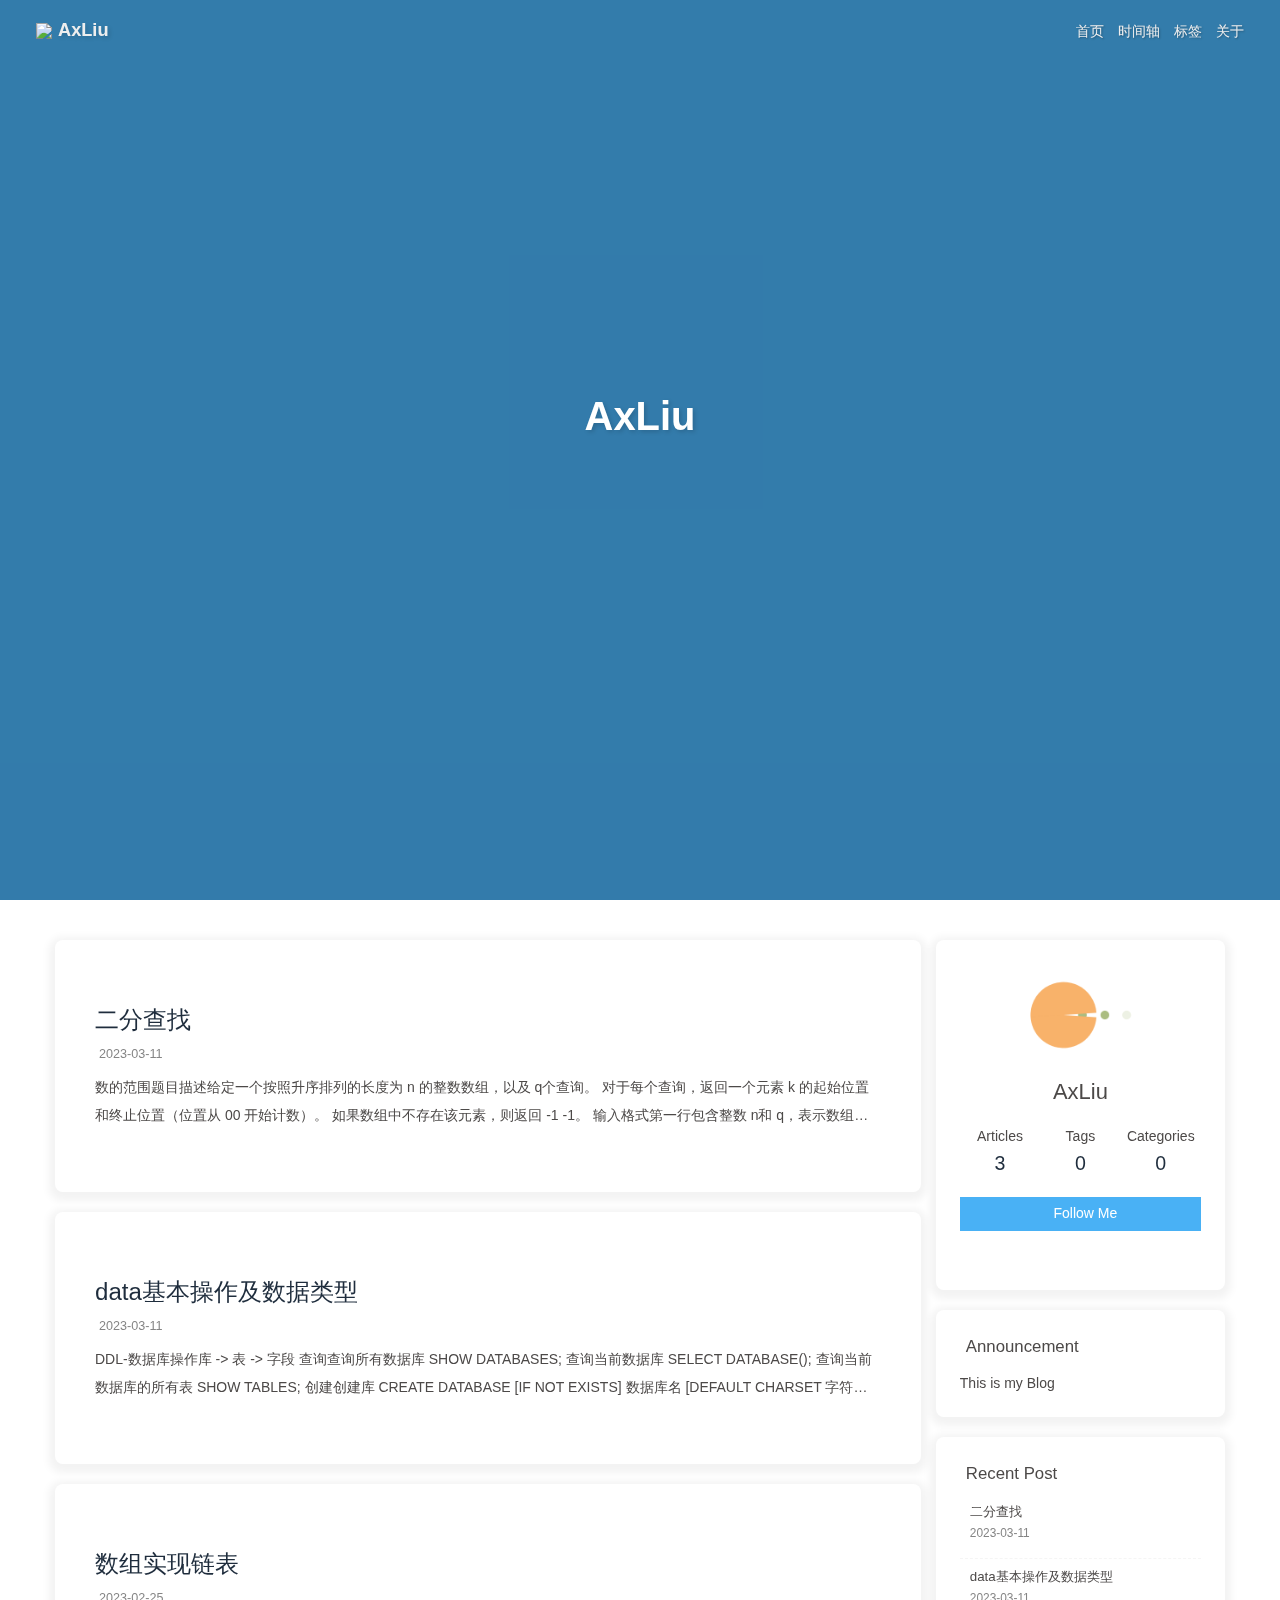
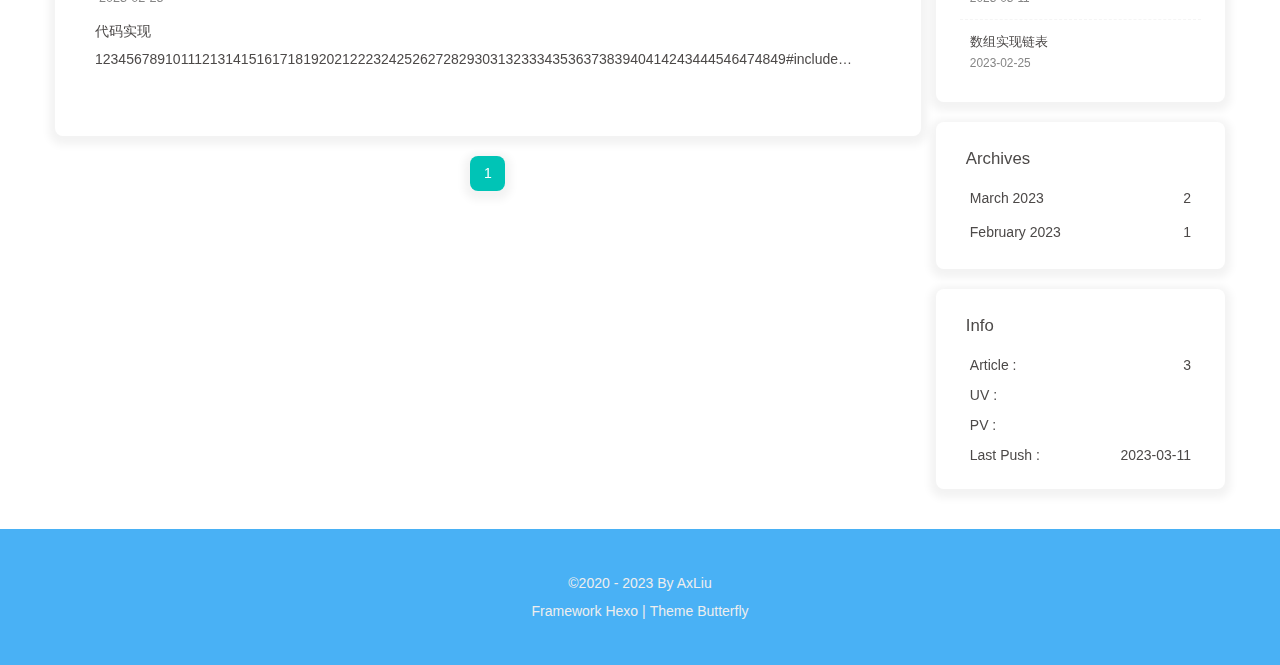
==== commit c842190e: "Site updated: 2023-03-11 13:44:28" ====
--- a/index.html
+++ b/index.html
@@ -52,7 +52,7 @@
   isHome: true,
   isHighlightShrink: false,
   isToc: false,
-  postUpdate: '2023-03-11 09:32:45'
+  postUpdate: '2023-03-11 13:44:27'
 }</script><noscript><style type="text/css">
   #nav {
     opacity: 1
@@ -156,7 +156,25 @@
       }
     }
     detectApple()
-    })(window)</script><meta name="generator" content="Hexo 6.3.0"></head><body><div id="web_bg"></div><div id="sidebar"><div id="menu-mask"></div><div id="sidebar-menus"><div class="avatar-img is-center"><img src="https://cdn.jsdelivr.net/gh/AxLiupore/Hexo-images@main/images/%E5%BE%AE%E4%BF%A1%E5%9B%BE%E7%89%87_20221120155552.jpg" onerror="onerror=null;src='/img/friend_404.gif'" alt="avatar"/></div><div class="sidebar-site-data site-data is-center"><a href="/archives/"><div class="headline">Articles</div><div class="length-num">2</div></a><a href="/tags/"><div class="headline">Tags</div><div class="length-num">0</div></a><a href="/categories/"><div class="headline">Categories</div><div class="length-num">0</div></a></div><hr/><div class="menus_items"><div class="menus_item"><a class="site-page" href="/"><i class="fa-fw fas fa-home"></i><span> 首页</span></a></div><div class="menus_item"><a class="site-page" href="/archives/"><i class="fa-fw fas fa-archive"></i><span> 时间轴</span></a></div><div class="menus_item"><a class="site-page" href="/tags/"><i class="fa-fw fas fa-tags"></i><span> 标签</span></a></div><div class="menus_item"><a class="site-page" href="/about/"><i class="fa-fw fas fa-heart"></i><span> 关于</span></a></div></div></div></div><div class="page" id="body-wrap"><header class="full_page" id="page-header"><nav id="nav"><span id="blog-info"><a href="/" title="AxLiu"><img class="site-icon" src="https://cdn.jsdelivr.net/gh/AxLiupore/Hexo-images@main/images/a0092f9ecc8a70c751312e664e17a0a.png"/><span class="site-name">AxLiu</span></a></span><div id="menus"><div class="menus_items"><div class="menus_item"><a class="site-page" href="/"><i class="fa-fw fas fa-home"></i><span> 首页</span></a></div><div class="menus_item"><a class="site-page" href="/archives/"><i class="fa-fw fas fa-archive"></i><span> 时间轴</span></a></div><div class="menus_item"><a class="site-page" href="/tags/"><i class="fa-fw fas fa-tags"></i><span> 标签</span></a></div><div class="menus_item"><a class="site-page" href="/about/"><i class="fa-fw fas fa-heart"></i><span> 关于</span></a></div></div><div id="toggle-menu"><a class="site-page" href="javascript:void(0);"><i class="fas fa-bars fa-fw"></i></a></div></div></nav><div id="site-info"><h1 id="site-title">AxLiu</h1><div id="site_social_icons"><a class="social-icon" href="https://github.com/AxLiupore" target="_blank" title="Github"><i class="fab fa-github"></i></a><a class="social-icon" href="/276836658@qq.com" target="_blank" title="Email"><i class="fas fa-envelope"></i></a></div></div><div id="scroll-down"><i class="fas fa-angle-down scroll-down-effects"></i></div></header><main class="layout" id="content-inner"><div class="recent-posts" id="recent-posts"><div class="recent-post-item"><div class="recent-post-info no-cover"><a class="article-title" href="/2023/03/11/data%E5%9F%BA%E6%9C%AC%E6%93%8D%E4%BD%9C%E5%8F%8A%E6%95%B0%E6%8D%AE%E7%B1%BB%E5%9E%8B/" title="data基本操作及数据类型">data基本操作及数据类型</a><div class="article-meta-wrap"><span class="post-meta-date"><i class="far fa-calendar-alt"></i><span class="article-meta-label">Created</span><time datetime="2023-03-11T01:29:48.000Z" title="Created 2023-03-11 09:29:48">2023-03-11</time></span></div><div class="content">DDL-数据库操作库	-&gt;	表	-&gt;	字段
+    })(window)</script><meta name="generator" content="Hexo 6.3.0"></head><body><div id="web_bg"></div><div id="sidebar"><div id="menu-mask"></div><div id="sidebar-menus"><div class="avatar-img is-center"><img src="https://cdn.jsdelivr.net/gh/AxLiupore/Hexo-images@main/images/%E5%BE%AE%E4%BF%A1%E5%9B%BE%E7%89%87_20221120155552.jpg" onerror="onerror=null;src='/img/friend_404.gif'" alt="avatar"/></div><div class="sidebar-site-data site-data is-center"><a href="/archives/"><div class="headline">Articles</div><div class="length-num">3</div></a><a href="/tags/"><div class="headline">Tags</div><div class="length-num">0</div></a><a href="/categories/"><div class="headline">Categories</div><div class="length-num">0</div></a></div><hr/><div class="menus_items"><div class="menus_item"><a class="site-page" href="/"><i class="fa-fw fas fa-home"></i><span> 首页</span></a></div><div class="menus_item"><a class="site-page" href="/archives/"><i class="fa-fw fas fa-archive"></i><span> 时间轴</span></a></div><div class="menus_item"><a class="site-page" href="/tags/"><i class="fa-fw fas fa-tags"></i><span> 标签</span></a></div><div class="menus_item"><a class="site-page" href="/about/"><i class="fa-fw fas fa-heart"></i><span> 关于</span></a></div></div></div></div><div class="page" id="body-wrap"><header class="full_page" id="page-header"><nav id="nav"><span id="blog-info"><a href="/" title="AxLiu"><img class="site-icon" src="https://cdn.jsdelivr.net/gh/AxLiupore/Hexo-images@main/images/a0092f9ecc8a70c751312e664e17a0a.png"/><span class="site-name">AxLiu</span></a></span><div id="menus"><div class="menus_items"><div class="menus_item"><a class="site-page" href="/"><i class="fa-fw fas fa-home"></i><span> 首页</span></a></div><div class="menus_item"><a class="site-page" href="/archives/"><i class="fa-fw fas fa-archive"></i><span> 时间轴</span></a></div><div class="menus_item"><a class="site-page" href="/tags/"><i class="fa-fw fas fa-tags"></i><span> 标签</span></a></div><div class="menus_item"><a class="site-page" href="/about/"><i class="fa-fw fas fa-heart"></i><span> 关于</span></a></div></div><div id="toggle-menu"><a class="site-page" href="javascript:void(0);"><i class="fas fa-bars fa-fw"></i></a></div></div></nav><div id="site-info"><h1 id="site-title">AxLiu</h1><div id="site_social_icons"><a class="social-icon" href="https://github.com/AxLiupore" target="_blank" title="Github"><i class="fab fa-github"></i></a><a class="social-icon" href="/276836658@qq.com" target="_blank" title="Email"><i class="fas fa-envelope"></i></a></div></div><div id="scroll-down"><i class="fas fa-angle-down scroll-down-effects"></i></div></header><main class="layout" id="content-inner"><div class="recent-posts" id="recent-posts"><div class="recent-post-item"><div class="recent-post-info no-cover"><a class="article-title" href="/2023/03/11/%E4%BA%8C%E5%88%86%E6%9F%A5%E6%89%BE/" title="二分查找">二分查找</a><div class="article-meta-wrap"><span class="post-meta-date"><i class="far fa-calendar-alt"></i><span class="article-meta-label">Created</span><time datetime="2023-03-11T05:42:33.000Z" title="Created 2023-03-11 13:42:33">2023-03-11</time></span></div><div class="content">数的范围题目描述给定一个按照升序排列的长度为 n 的整数数组，以及 q个查询。
+对于每个查询，返回一个元素 k 的起始位置和终止位置（位置从 00 开始计数）。
+如果数组中不存在该元素，则返回 -1 -1。
+输入格式第一行包含整数 n和 q，表示数组长度和询问个数。
+第二行包含 n 个整数（均在 1∼100001∼10000 范围内），表示完整数组。
+接下来 q 行，每行包含一个整数 k，表示一个询问元素。
+输出格式共 q 行，每行包含两个整数，表示所求元素的起始位置和终止位置。
+如果数组中不存在该元素，则返回 -1 -1。
+输入样例123456 31 2 2 3 3 4345
+
+输出样例1233 45 5-1 -1
+
+
+
+步骤1.找一个区间[l, r] ，使得答案一定在该区间内
+2.找一个判断条件，使得该判断条件具有二段性，并且答案一定是二段性的分界点
+3.分析重点M在该判断条件下是否成立，成立就考虑在哪个区间；不成立，考虑在哪个区间
+4.如果更新方式是R&#x3D;Mid，不做任何处理；如果更新方式是L&#x3D;Mid，计算Mid时加上1
+代码实现1234567891011121 ...</div></div></div><div class="recent-post-item"><div class="recent-post-info no-cover"><a class="article-title" href="/2023/03/11/data%E5%9F%BA%E6%9C%AC%E6%93%8D%E4%BD%9C%E5%8F%8A%E6%95%B0%E6%8D%AE%E7%B1%BB%E5%9E%8B/" title="data基本操作及数据类型">data基本操作及数据类型</a><div class="article-meta-wrap"><span class="post-meta-date"><i class="far fa-calendar-alt"></i><span class="article-meta-label">Created</span><time datetime="2023-03-11T01:29:48.000Z" title="Created 2023-03-11 09:29:48">2023-03-11</time></span></div><div class="content">DDL-数据库操作库	-&gt;	表	-&gt;	字段
 查询查询所有数据库
 
 SHOW DATABASES;
@@ -185,4 +203,4 @@
 数值类型
 类型				   大小			有符号(SINGED)范围				        无符号(UNSINGED)范围				描述
 TINYINT            1 byte		  (-128, 127)										(0, 255)									  	 小整数值
-SMALLINT	     2 bytes        (-32768, 32767)                        ...</div></div></div><div class="recent-post-item"><div class="recent-post-info no-cover"><a class="article-title" href="/2023/02/25/%E6%95%B0%E7%BB%84%E5%AE%9E%E7%8E%B0%E9%93%BE%E8%A1%A8/" title="数组实现链表">数组实现链表</a><div class="article-meta-wrap"><span class="post-meta-date"><i class="far fa-calendar-alt"></i><span class="article-meta-label">Created</span><time datetime="2023-02-25T13:13:46.000Z" title="Created 2023-02-25 21:13:46">2023-02-25</time></span></div><div class="content">代码实现12345678910111213141516171819202122232425262728293031323334353637383940414243444546474849#include &lt;iostream&gt;#include &lt;cstring&gt;#include &lt;algorithm&gt;using namespace std;const int N = 100010;int ne[N], e[N], idx;int n, head;void init() &#123;    head = -1, idx = 0;&#125;void add_to_head(int x) &#123;    e[idx] = x, ne[idx] = head, head = idx++;&#125;void add(int k, int x) &#123;    e[idx] = x, ne[idx] = ne[k], ne[k] = idx++;&#125;void remove(int k) &#123;    ne[k] = ne[ne[k]];& ...</div></div></div><nav id="pagination"><div class="pagination"><span class="page-number current">1</span></div></nav></div><div class="aside-content" id="aside-content"><div class="card-widget card-info"><div class="is-center"><div class="avatar-img"><img src="https://cdn.jsdelivr.net/gh/AxLiupore/Hexo-images@main/images/%E5%BE%AE%E4%BF%A1%E5%9B%BE%E7%89%87_20221120155552.jpg" onerror="this.onerror=null;this.src='/img/friend_404.gif'" alt="avatar"/></div><div class="author-info__name">AxLiu</div><div class="author-info__description"></div></div><div class="card-info-data site-data is-center"><a href="/archives/"><div class="headline">Articles</div><div class="length-num">2</div></a><a href="/tags/"><div class="headline">Tags</div><div class="length-num">0</div></a><a href="/categories/"><div class="headline">Categories</div><div class="length-num">0</div></a></div><a id="card-info-btn" target="_blank" rel="noopener" href="https://github.com/AxLiupore"><i class="fab fa-github"></i><span>Follow Me</span></a><div class="card-info-social-icons is-center"><a class="social-icon" href="https://github.com/AxLiupore" target="_blank" title="Github"><i class="fab fa-github"></i></a><a class="social-icon" href="/276836658@qq.com" target="_blank" title="Email"><i class="fas fa-envelope"></i></a></div></div><div class="card-widget card-announcement"><div class="item-headline"><i class="fas fa-bullhorn fa-shake"></i><span>Announcement</span></div><div class="announcement_content">This is my Blog</div></div><div class="sticky_layout"><div class="card-widget card-recent-post"><div class="item-headline"><i class="fas fa-history"></i><span>Recent Post</span></div><div class="aside-list"><div class="aside-list-item no-cover"><div class="content"><a class="title" href="/2023/03/11/data%E5%9F%BA%E6%9C%AC%E6%93%8D%E4%BD%9C%E5%8F%8A%E6%95%B0%E6%8D%AE%E7%B1%BB%E5%9E%8B/" title="data基本操作及数据类型">data基本操作及数据类型</a><time datetime="2023-03-11T01:29:48.000Z" title="Created 2023-03-11 09:29:48">2023-03-11</time></div></div><div class="aside-list-item no-cover"><div class="content"><a class="title" href="/2023/02/25/%E6%95%B0%E7%BB%84%E5%AE%9E%E7%8E%B0%E9%93%BE%E8%A1%A8/" title="数组实现链表">数组实现链表</a><time datetime="2023-02-25T13:13:46.000Z" title="Created 2023-02-25 21:13:46">2023-02-25</time></div></div></div></div><div class="card-widget card-archives"><div class="item-headline"><i class="fas fa-archive"></i><span>Archives</span></div><ul class="card-archive-list"><li class="card-archive-list-item"><a class="card-archive-list-link" href="/archives/2023/03/"><span class="card-archive-list-date">March 2023</span><span class="card-archive-list-count">1</span></a></li><li class="card-archive-list-item"><a class="card-archive-list-link" href="/archives/2023/02/"><span class="card-archive-list-date">February 2023</span><span class="card-archive-list-count">1</span></a></li></ul></div><div class="card-widget card-webinfo"><div class="item-headline"><i class="fas fa-chart-line"></i><span>Info</span></div><div class="webinfo"><div class="webinfo-item"><div class="item-name">Article :</div><div class="item-count">2</div></div><div class="webinfo-item"><div class="item-name">UV :</div><div class="item-count" id="busuanzi_value_site_uv"><i class="fa-solid fa-spinner fa-spin"></i></div></div><div class="webinfo-item"><div class="item-name">PV :</div><div class="item-count" id="busuanzi_value_site_pv"><i class="fa-solid fa-spinner fa-spin"></i></div></div><div class="webinfo-item"><div class="item-name">Last Push :</div><div class="item-count" id="last-push-date" data-lastPushDate="2023-03-11T01:32:45.932Z"><i class="fa-solid fa-spinner fa-spin"></i></div></div></div></div></div></div></main><footer id="footer"><div id="footer-wrap"><div class="copyright">&copy;2020 - 2023 By AxLiu</div><div class="framework-info"><span>Framework </span><a target="_blank" rel="noopener" href="https://hexo.io">Hexo</a><span class="footer-separator">|</span><span>Theme </span><a target="_blank" rel="noopener" href="https://github.com/jerryc127/hexo-theme-butterfly">Butterfly</a></div></div></footer></div><div id="rightside"><div id="rightside-config-hide"><button id="darkmode" type="button" title="Switch Between Light And Dark Mode"><i class="fas fa-adjust"></i></button><button id="hide-aside-btn" type="button" title="Toggle between single-column and double-column"><i class="fas fa-arrows-alt-h"></i></button></div><div id="rightside-config-show"><button id="rightside_config" type="button" title="Setting"><i class="fas fa-cog fa-spin"></i></button><button id="go-up" type="button" title="Back To Top"><span class="scroll-percent"></span><i class="fas fa-arrow-up"></i></button></div></div><div><script src="/js/utils.js"></script><script src="/js/main.js"></script><script src="https://cdn.jsdelivr.net/npm/@fancyapps/ui/dist/fancybox.umd.min.js"></script><div class="js-pjax"></div><script async data-pjax src="//busuanzi.ibruce.info/busuanzi/2.3/busuanzi.pure.mini.js"></script></div></body></html>+SMALLINT	     2 bytes        (-32768, 32767)                        ...</div></div></div><div class="recent-post-item"><div class="recent-post-info no-cover"><a class="article-title" href="/2023/02/25/%E6%95%B0%E7%BB%84%E5%AE%9E%E7%8E%B0%E9%93%BE%E8%A1%A8/" title="数组实现链表">数组实现链表</a><div class="article-meta-wrap"><span class="post-meta-date"><i class="far fa-calendar-alt"></i><span class="article-meta-label">Created</span><time datetime="2023-02-25T13:13:46.000Z" title="Created 2023-02-25 21:13:46">2023-02-25</time></span></div><div class="content">代码实现12345678910111213141516171819202122232425262728293031323334353637383940414243444546474849#include &lt;iostream&gt;#include &lt;cstring&gt;#include &lt;algorithm&gt;using namespace std;const int N = 100010;int ne[N], e[N], idx;int n, head;void init() &#123;    head = -1, idx = 0;&#125;void add_to_head(int x) &#123;    e[idx] = x, ne[idx] = head, head = idx++;&#125;void add(int k, int x) &#123;    e[idx] = x, ne[idx] = ne[k], ne[k] = idx++;&#125;void remove(int k) &#123;    ne[k] = ne[ne[k]];& ...</div></div></div><nav id="pagination"><div class="pagination"><span class="page-number current">1</span></div></nav></div><div class="aside-content" id="aside-content"><div class="card-widget card-info"><div class="is-center"><div class="avatar-img"><img src="https://cdn.jsdelivr.net/gh/AxLiupore/Hexo-images@main/images/%E5%BE%AE%E4%BF%A1%E5%9B%BE%E7%89%87_20221120155552.jpg" onerror="this.onerror=null;this.src='/img/friend_404.gif'" alt="avatar"/></div><div class="author-info__name">AxLiu</div><div class="author-info__description"></div></div><div class="card-info-data site-data is-center"><a href="/archives/"><div class="headline">Articles</div><div class="length-num">3</div></a><a href="/tags/"><div class="headline">Tags</div><div class="length-num">0</div></a><a href="/categories/"><div class="headline">Categories</div><div class="length-num">0</div></a></div><a id="card-info-btn" target="_blank" rel="noopener" href="https://github.com/AxLiupore"><i class="fab fa-github"></i><span>Follow Me</span></a><div class="card-info-social-icons is-center"><a class="social-icon" href="https://github.com/AxLiupore" target="_blank" title="Github"><i class="fab fa-github"></i></a><a class="social-icon" href="/276836658@qq.com" target="_blank" title="Email"><i class="fas fa-envelope"></i></a></div></div><div class="card-widget card-announcement"><div class="item-headline"><i class="fas fa-bullhorn fa-shake"></i><span>Announcement</span></div><div class="announcement_content">This is my Blog</div></div><div class="sticky_layout"><div class="card-widget card-recent-post"><div class="item-headline"><i class="fas fa-history"></i><span>Recent Post</span></div><div class="aside-list"><div class="aside-list-item no-cover"><div class="content"><a class="title" href="/2023/03/11/%E4%BA%8C%E5%88%86%E6%9F%A5%E6%89%BE/" title="二分查找">二分查找</a><time datetime="2023-03-11T05:42:33.000Z" title="Created 2023-03-11 13:42:33">2023-03-11</time></div></div><div class="aside-list-item no-cover"><div class="content"><a class="title" href="/2023/03/11/data%E5%9F%BA%E6%9C%AC%E6%93%8D%E4%BD%9C%E5%8F%8A%E6%95%B0%E6%8D%AE%E7%B1%BB%E5%9E%8B/" title="data基本操作及数据类型">data基本操作及数据类型</a><time datetime="2023-03-11T01:29:48.000Z" title="Created 2023-03-11 09:29:48">2023-03-11</time></div></div><div class="aside-list-item no-cover"><div class="content"><a class="title" href="/2023/02/25/%E6%95%B0%E7%BB%84%E5%AE%9E%E7%8E%B0%E9%93%BE%E8%A1%A8/" title="数组实现链表">数组实现链表</a><time datetime="2023-02-25T13:13:46.000Z" title="Created 2023-02-25 21:13:46">2023-02-25</time></div></div></div></div><div class="card-widget card-archives"><div class="item-headline"><i class="fas fa-archive"></i><span>Archives</span></div><ul class="card-archive-list"><li class="card-archive-list-item"><a class="card-archive-list-link" href="/archives/2023/03/"><span class="card-archive-list-date">March 2023</span><span class="card-archive-list-count">2</span></a></li><li class="card-archive-list-item"><a class="card-archive-list-link" href="/archives/2023/02/"><span class="card-archive-list-date">February 2023</span><span class="card-archive-list-count">1</span></a></li></ul></div><div class="card-widget card-webinfo"><div class="item-headline"><i class="fas fa-chart-line"></i><span>Info</span></div><div class="webinfo"><div class="webinfo-item"><div class="item-name">Article :</div><div class="item-count">3</div></div><div class="webinfo-item"><div class="item-name">UV :</div><div class="item-count" id="busuanzi_value_site_uv"><i class="fa-solid fa-spinner fa-spin"></i></div></div><div class="webinfo-item"><div class="item-name">PV :</div><div class="item-count" id="busuanzi_value_site_pv"><i class="fa-solid fa-spinner fa-spin"></i></div></div><div class="webinfo-item"><div class="item-name">Last Push :</div><div class="item-count" id="last-push-date" data-lastPushDate="2023-03-11T05:44:27.417Z"><i class="fa-solid fa-spinner fa-spin"></i></div></div></div></div></div></div></main><footer id="footer"><div id="footer-wrap"><div class="copyright">&copy;2020 - 2023 By AxLiu</div><div class="framework-info"><span>Framework </span><a target="_blank" rel="noopener" href="https://hexo.io">Hexo</a><span class="footer-separator">|</span><span>Theme </span><a target="_blank" rel="noopener" href="https://github.com/jerryc127/hexo-theme-butterfly">Butterfly</a></div></div></footer></div><div id="rightside"><div id="rightside-config-hide"><button id="darkmode" type="button" title="Switch Between Light And Dark Mode"><i class="fas fa-adjust"></i></button><button id="hide-aside-btn" type="button" title="Toggle between single-column and double-column"><i class="fas fa-arrows-alt-h"></i></button></div><div id="rightside-config-show"><button id="rightside_config" type="button" title="Setting"><i class="fas fa-cog fa-spin"></i></button><button id="go-up" type="button" title="Back To Top"><span class="scroll-percent"></span><i class="fas fa-arrow-up"></i></button></div></div><div><script src="/js/utils.js"></script><script src="/js/main.js"></script><script src="https://cdn.jsdelivr.net/npm/@fancyapps/ui/dist/fancybox.umd.min.js"></script><div class="js-pjax"></div><script async data-pjax src="//busuanzi.ibruce.info/busuanzi/2.3/busuanzi.pure.mini.js"></script></div></body></html>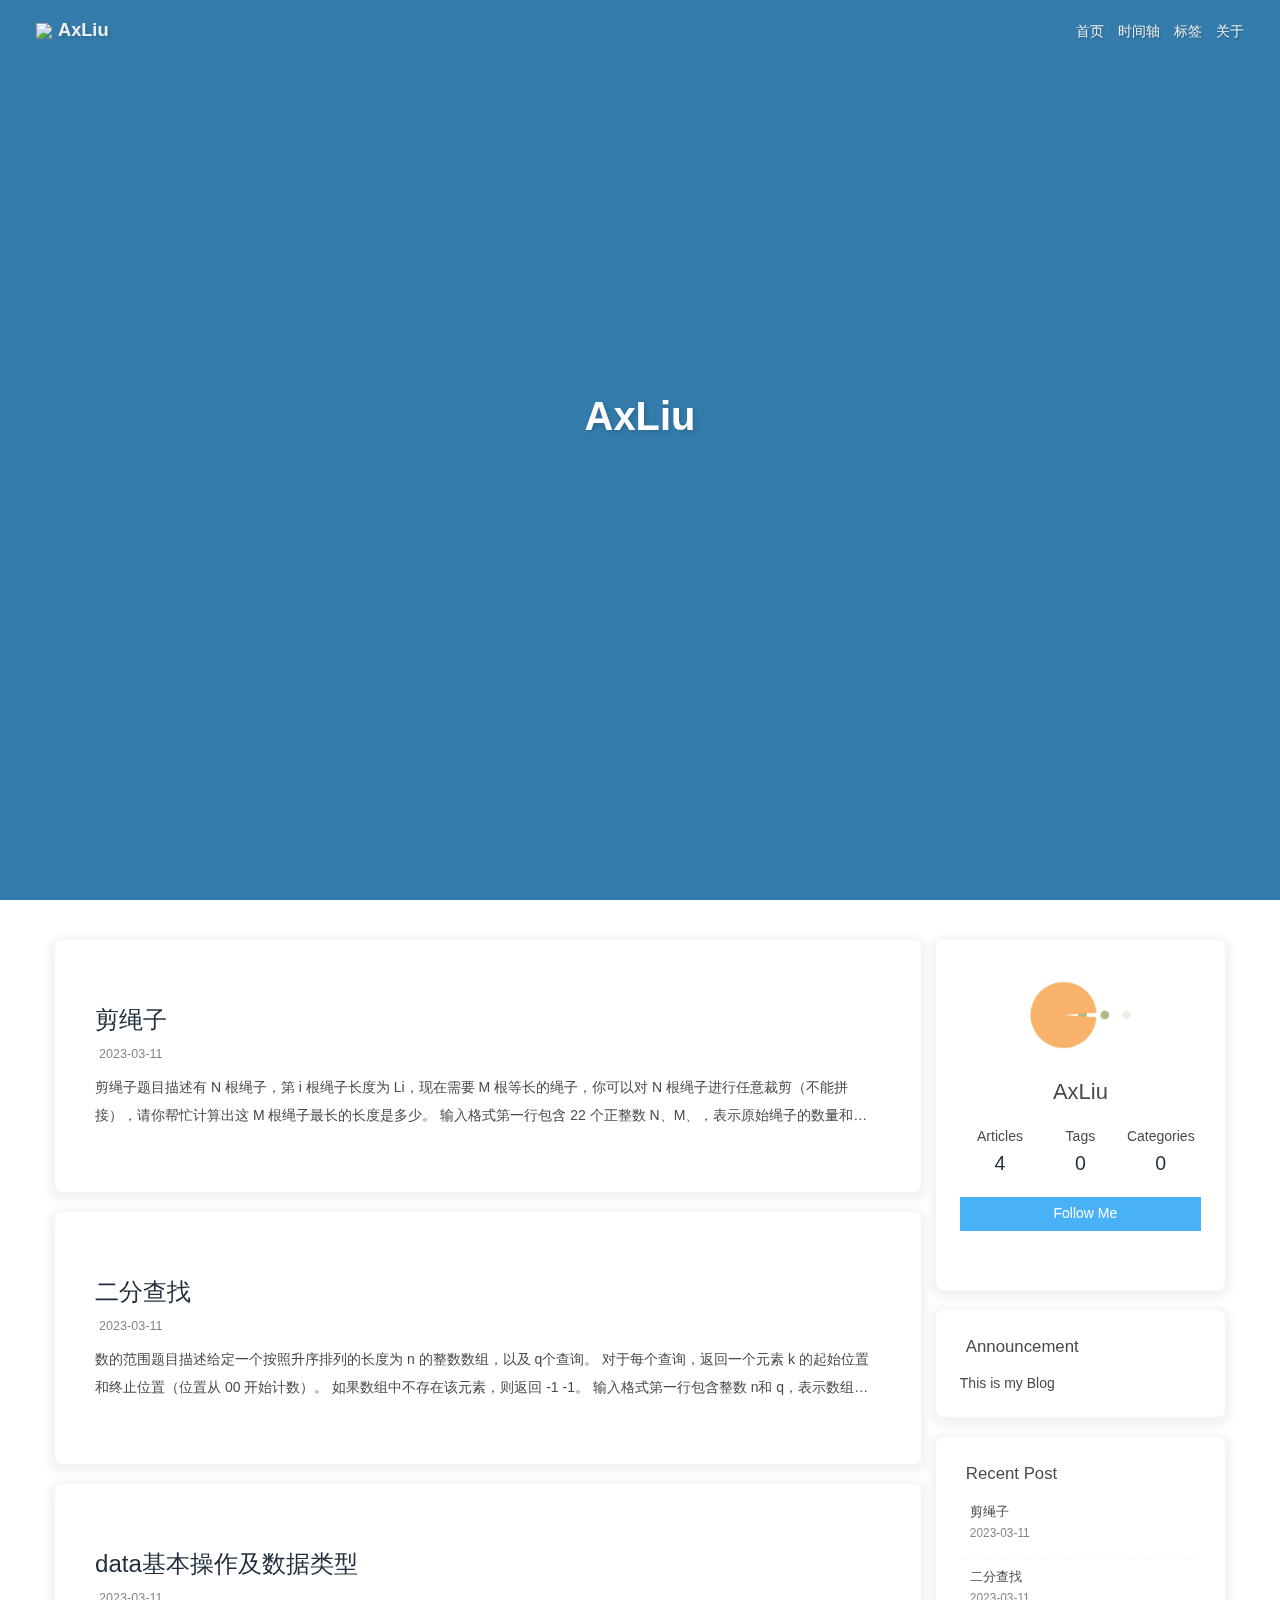
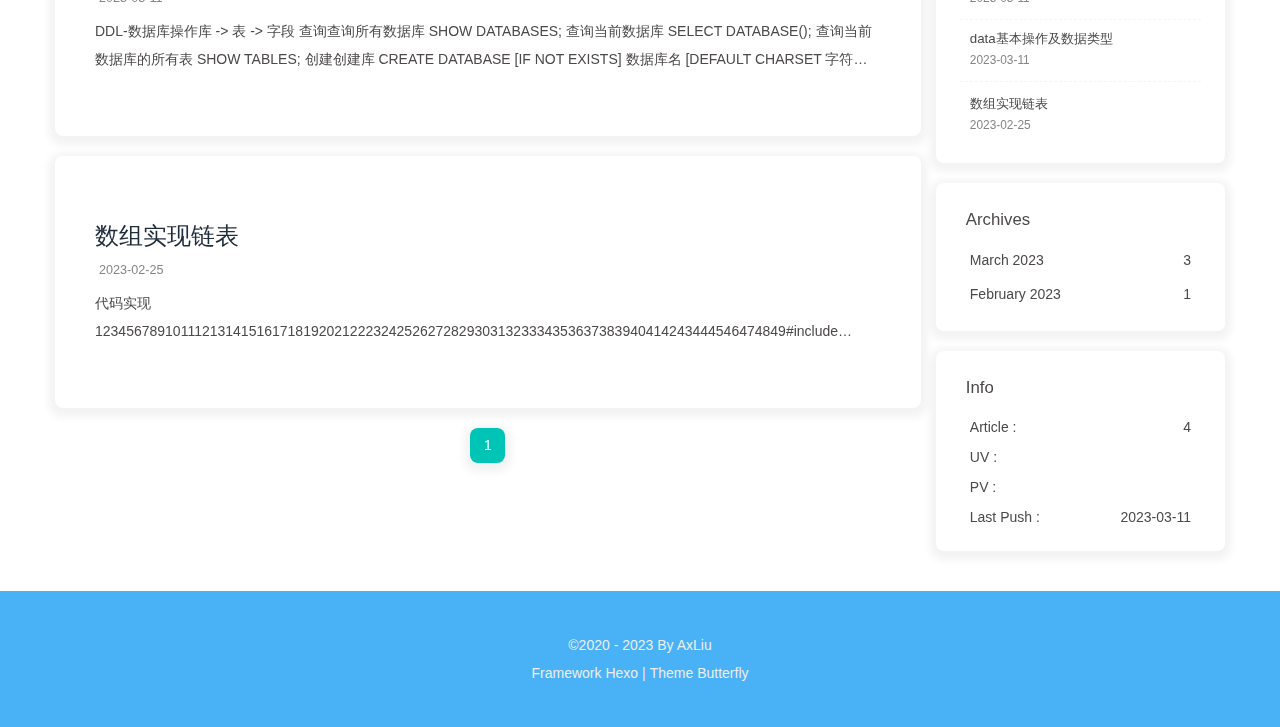
==== commit ccc6bfbd: "Site updated: 2023-03-11 14:15:52" ====
--- a/index.html
+++ b/index.html
@@ -52,7 +52,7 @@
   isHome: true,
   isHighlightShrink: false,
   isToc: false,
-  postUpdate: '2023-03-11 13:44:27'
+  postUpdate: '2023-03-11 14:15:50'
 }</script><noscript><style type="text/css">
   #nav {
     opacity: 1
@@ -156,7 +156,16 @@
       }
     }
     detectApple()
-    })(window)</script><meta name="generator" content="Hexo 6.3.0"></head><body><div id="web_bg"></div><div id="sidebar"><div id="menu-mask"></div><div id="sidebar-menus"><div class="avatar-img is-center"><img src="https://cdn.jsdelivr.net/gh/AxLiupore/Hexo-images@main/images/%E5%BE%AE%E4%BF%A1%E5%9B%BE%E7%89%87_20221120155552.jpg" onerror="onerror=null;src='/img/friend_404.gif'" alt="avatar"/></div><div class="sidebar-site-data site-data is-center"><a href="/archives/"><div class="headline">Articles</div><div class="length-num">3</div></a><a href="/tags/"><div class="headline">Tags</div><div class="length-num">0</div></a><a href="/categories/"><div class="headline">Categories</div><div class="length-num">0</div></a></div><hr/><div class="menus_items"><div class="menus_item"><a class="site-page" href="/"><i class="fa-fw fas fa-home"></i><span> 首页</span></a></div><div class="menus_item"><a class="site-page" href="/archives/"><i class="fa-fw fas fa-archive"></i><span> 时间轴</span></a></div><div class="menus_item"><a class="site-page" href="/tags/"><i class="fa-fw fas fa-tags"></i><span> 标签</span></a></div><div class="menus_item"><a class="site-page" href="/about/"><i class="fa-fw fas fa-heart"></i><span> 关于</span></a></div></div></div></div><div class="page" id="body-wrap"><header class="full_page" id="page-header"><nav id="nav"><span id="blog-info"><a href="/" title="AxLiu"><img class="site-icon" src="https://cdn.jsdelivr.net/gh/AxLiupore/Hexo-images@main/images/a0092f9ecc8a70c751312e664e17a0a.png"/><span class="site-name">AxLiu</span></a></span><div id="menus"><div class="menus_items"><div class="menus_item"><a class="site-page" href="/"><i class="fa-fw fas fa-home"></i><span> 首页</span></a></div><div class="menus_item"><a class="site-page" href="/archives/"><i class="fa-fw fas fa-archive"></i><span> 时间轴</span></a></div><div class="menus_item"><a class="site-page" href="/tags/"><i class="fa-fw fas fa-tags"></i><span> 标签</span></a></div><div class="menus_item"><a class="site-page" href="/about/"><i class="fa-fw fas fa-heart"></i><span> 关于</span></a></div></div><div id="toggle-menu"><a class="site-page" href="javascript:void(0);"><i class="fas fa-bars fa-fw"></i></a></div></div></nav><div id="site-info"><h1 id="site-title">AxLiu</h1><div id="site_social_icons"><a class="social-icon" href="https://github.com/AxLiupore" target="_blank" title="Github"><i class="fab fa-github"></i></a><a class="social-icon" href="/276836658@qq.com" target="_blank" title="Email"><i class="fas fa-envelope"></i></a></div></div><div id="scroll-down"><i class="fas fa-angle-down scroll-down-effects"></i></div></header><main class="layout" id="content-inner"><div class="recent-posts" id="recent-posts"><div class="recent-post-item"><div class="recent-post-info no-cover"><a class="article-title" href="/2023/03/11/%E4%BA%8C%E5%88%86%E6%9F%A5%E6%89%BE/" title="二分查找">二分查找</a><div class="article-meta-wrap"><span class="post-meta-date"><i class="far fa-calendar-alt"></i><span class="article-meta-label">Created</span><time datetime="2023-03-11T05:42:33.000Z" title="Created 2023-03-11 13:42:33">2023-03-11</time></span></div><div class="content">数的范围题目描述给定一个按照升序排列的长度为 n 的整数数组，以及 q个查询。
+    })(window)</script><meta name="generator" content="Hexo 6.3.0"></head><body><div id="web_bg"></div><div id="sidebar"><div id="menu-mask"></div><div id="sidebar-menus"><div class="avatar-img is-center"><img src="https://cdn.jsdelivr.net/gh/AxLiupore/Hexo-images@main/images/%E5%BE%AE%E4%BF%A1%E5%9B%BE%E7%89%87_20221120155552.jpg" onerror="onerror=null;src='/img/friend_404.gif'" alt="avatar"/></div><div class="sidebar-site-data site-data is-center"><a href="/archives/"><div class="headline">Articles</div><div class="length-num">4</div></a><a href="/tags/"><div class="headline">Tags</div><div class="length-num">0</div></a><a href="/categories/"><div class="headline">Categories</div><div class="length-num">0</div></a></div><hr/><div class="menus_items"><div class="menus_item"><a class="site-page" href="/"><i class="fa-fw fas fa-home"></i><span> 首页</span></a></div><div class="menus_item"><a class="site-page" href="/archives/"><i class="fa-fw fas fa-archive"></i><span> 时间轴</span></a></div><div class="menus_item"><a class="site-page" href="/tags/"><i class="fa-fw fas fa-tags"></i><span> 标签</span></a></div><div class="menus_item"><a class="site-page" href="/about/"><i class="fa-fw fas fa-heart"></i><span> 关于</span></a></div></div></div></div><div class="page" id="body-wrap"><header class="full_page" id="page-header"><nav id="nav"><span id="blog-info"><a href="/" title="AxLiu"><img class="site-icon" src="https://cdn.jsdelivr.net/gh/AxLiupore/Hexo-images@main/images/a0092f9ecc8a70c751312e664e17a0a.png"/><span class="site-name">AxLiu</span></a></span><div id="menus"><div class="menus_items"><div class="menus_item"><a class="site-page" href="/"><i class="fa-fw fas fa-home"></i><span> 首页</span></a></div><div class="menus_item"><a class="site-page" href="/archives/"><i class="fa-fw fas fa-archive"></i><span> 时间轴</span></a></div><div class="menus_item"><a class="site-page" href="/tags/"><i class="fa-fw fas fa-tags"></i><span> 标签</span></a></div><div class="menus_item"><a class="site-page" href="/about/"><i class="fa-fw fas fa-heart"></i><span> 关于</span></a></div></div><div id="toggle-menu"><a class="site-page" href="javascript:void(0);"><i class="fas fa-bars fa-fw"></i></a></div></div></nav><div id="site-info"><h1 id="site-title">AxLiu</h1><div id="site_social_icons"><a class="social-icon" href="https://github.com/AxLiupore" target="_blank" title="Github"><i class="fab fa-github"></i></a><a class="social-icon" href="/276836658@qq.com" target="_blank" title="Email"><i class="fas fa-envelope"></i></a></div></div><div id="scroll-down"><i class="fas fa-angle-down scroll-down-effects"></i></div></header><main class="layout" id="content-inner"><div class="recent-posts" id="recent-posts"><div class="recent-post-item"><div class="recent-post-info no-cover"><a class="article-title" href="/2023/03/11/%E5%89%AA%E7%BB%B3%E5%AD%90/" title="剪绳子">剪绳子</a><div class="article-meta-wrap"><span class="post-meta-date"><i class="far fa-calendar-alt"></i><span class="article-meta-label">Created</span><time datetime="2023-03-11T06:15:01.000Z" title="Created 2023-03-11 14:15:01">2023-03-11</time></span></div><div class="content">剪绳子题目描述有 N 根绳子，第 i 根绳子长度为 Li，现在需要 M 根等长的绳子，你可以对 N 根绳子进行任意裁剪（不能拼接），请你帮忙计算出这 M 根绳子最长的长度是多少。
+输入格式第一行包含 22 个正整数 N、M、，表示原始绳子的数量和需求绳子的数量。
+第二行包含 N 个整数，其中第 i 个整数 Li 表示第 i 根绳子的长度。
+输出格式输出一个数字，表示裁剪后最长的长度，保留两位小数。
+输入样例123 43 5 4
+
+输出样例12.50
+
+步骤不直接求最长的长度，而是转化为在(0, $10^9$)的范围内最大的长度使得绳子个数满足，利用二分查找，如果满足check的条件，那么最大值就是&gt;&#x3D; l的，否则就是&lt;&#x3D; r
+代码实现12345678910111213141516171819202122232425262728293031323334#include &lt;iostream&gt;#include &lt;algorithm&gt;using namespace std;const int N = 100010;int n, m;int ...</div></div></div><div class="recent-post-item"><div class="recent-post-info no-cover"><a class="article-title" href="/2023/03/11/%E4%BA%8C%E5%88%86%E6%9F%A5%E6%89%BE/" title="二分查找">二分查找</a><div class="article-meta-wrap"><span class="post-meta-date"><i class="far fa-calendar-alt"></i><span class="article-meta-label">Created</span><time datetime="2023-03-11T05:42:33.000Z" title="Created 2023-03-11 13:42:33">2023-03-11</time></span></div><div class="content">数的范围题目描述给定一个按照升序排列的长度为 n 的整数数组，以及 q个查询。
 对于每个查询，返回一个元素 k 的起始位置和终止位置（位置从 00 开始计数）。
 如果数组中不存在该元素，则返回 -1 -1。
 输入格式第一行包含整数 n和 q，表示数组长度和询问个数。
@@ -203,4 +212,4 @@
 数值类型
 类型				   大小			有符号(SINGED)范围				        无符号(UNSINGED)范围				描述
 TINYINT            1 byte		  (-128, 127)										(0, 255)									  	 小整数值
-SMALLINT	     2 bytes        (-32768, 32767)                        ...</div></div></div><div class="recent-post-item"><div class="recent-post-info no-cover"><a class="article-title" href="/2023/02/25/%E6%95%B0%E7%BB%84%E5%AE%9E%E7%8E%B0%E9%93%BE%E8%A1%A8/" title="数组实现链表">数组实现链表</a><div class="article-meta-wrap"><span class="post-meta-date"><i class="far fa-calendar-alt"></i><span class="article-meta-label">Created</span><time datetime="2023-02-25T13:13:46.000Z" title="Created 2023-02-25 21:13:46">2023-02-25</time></span></div><div class="content">代码实现12345678910111213141516171819202122232425262728293031323334353637383940414243444546474849#include &lt;iostream&gt;#include &lt;cstring&gt;#include &lt;algorithm&gt;using namespace std;const int N = 100010;int ne[N], e[N], idx;int n, head;void init() &#123;    head = -1, idx = 0;&#125;void add_to_head(int x) &#123;    e[idx] = x, ne[idx] = head, head = idx++;&#125;void add(int k, int x) &#123;    e[idx] = x, ne[idx] = ne[k], ne[k] = idx++;&#125;void remove(int k) &#123;    ne[k] = ne[ne[k]];& ...</div></div></div><nav id="pagination"><div class="pagination"><span class="page-number current">1</span></div></nav></div><div class="aside-content" id="aside-content"><div class="card-widget card-info"><div class="is-center"><div class="avatar-img"><img src="https://cdn.jsdelivr.net/gh/AxLiupore/Hexo-images@main/images/%E5%BE%AE%E4%BF%A1%E5%9B%BE%E7%89%87_20221120155552.jpg" onerror="this.onerror=null;this.src='/img/friend_404.gif'" alt="avatar"/></div><div class="author-info__name">AxLiu</div><div class="author-info__description"></div></div><div class="card-info-data site-data is-center"><a href="/archives/"><div class="headline">Articles</div><div class="length-num">3</div></a><a href="/tags/"><div class="headline">Tags</div><div class="length-num">0</div></a><a href="/categories/"><div class="headline">Categories</div><div class="length-num">0</div></a></div><a id="card-info-btn" target="_blank" rel="noopener" href="https://github.com/AxLiupore"><i class="fab fa-github"></i><span>Follow Me</span></a><div class="card-info-social-icons is-center"><a class="social-icon" href="https://github.com/AxLiupore" target="_blank" title="Github"><i class="fab fa-github"></i></a><a class="social-icon" href="/276836658@qq.com" target="_blank" title="Email"><i class="fas fa-envelope"></i></a></div></div><div class="card-widget card-announcement"><div class="item-headline"><i class="fas fa-bullhorn fa-shake"></i><span>Announcement</span></div><div class="announcement_content">This is my Blog</div></div><div class="sticky_layout"><div class="card-widget card-recent-post"><div class="item-headline"><i class="fas fa-history"></i><span>Recent Post</span></div><div class="aside-list"><div class="aside-list-item no-cover"><div class="content"><a class="title" href="/2023/03/11/%E4%BA%8C%E5%88%86%E6%9F%A5%E6%89%BE/" title="二分查找">二分查找</a><time datetime="2023-03-11T05:42:33.000Z" title="Created 2023-03-11 13:42:33">2023-03-11</time></div></div><div class="aside-list-item no-cover"><div class="content"><a class="title" href="/2023/03/11/data%E5%9F%BA%E6%9C%AC%E6%93%8D%E4%BD%9C%E5%8F%8A%E6%95%B0%E6%8D%AE%E7%B1%BB%E5%9E%8B/" title="data基本操作及数据类型">data基本操作及数据类型</a><time datetime="2023-03-11T01:29:48.000Z" title="Created 2023-03-11 09:29:48">2023-03-11</time></div></div><div class="aside-list-item no-cover"><div class="content"><a class="title" href="/2023/02/25/%E6%95%B0%E7%BB%84%E5%AE%9E%E7%8E%B0%E9%93%BE%E8%A1%A8/" title="数组实现链表">数组实现链表</a><time datetime="2023-02-25T13:13:46.000Z" title="Created 2023-02-25 21:13:46">2023-02-25</time></div></div></div></div><div class="card-widget card-archives"><div class="item-headline"><i class="fas fa-archive"></i><span>Archives</span></div><ul class="card-archive-list"><li class="card-archive-list-item"><a class="card-archive-list-link" href="/archives/2023/03/"><span class="card-archive-list-date">March 2023</span><span class="card-archive-list-count">2</span></a></li><li class="card-archive-list-item"><a class="card-archive-list-link" href="/archives/2023/02/"><span class="card-archive-list-date">February 2023</span><span class="card-archive-list-count">1</span></a></li></ul></div><div class="card-widget card-webinfo"><div class="item-headline"><i class="fas fa-chart-line"></i><span>Info</span></div><div class="webinfo"><div class="webinfo-item"><div class="item-name">Article :</div><div class="item-count">3</div></div><div class="webinfo-item"><div class="item-name">UV :</div><div class="item-count" id="busuanzi_value_site_uv"><i class="fa-solid fa-spinner fa-spin"></i></div></div><div class="webinfo-item"><div class="item-name">PV :</div><div class="item-count" id="busuanzi_value_site_pv"><i class="fa-solid fa-spinner fa-spin"></i></div></div><div class="webinfo-item"><div class="item-name">Last Push :</div><div class="item-count" id="last-push-date" data-lastPushDate="2023-03-11T05:44:27.417Z"><i class="fa-solid fa-spinner fa-spin"></i></div></div></div></div></div></div></main><footer id="footer"><div id="footer-wrap"><div class="copyright">&copy;2020 - 2023 By AxLiu</div><div class="framework-info"><span>Framework </span><a target="_blank" rel="noopener" href="https://hexo.io">Hexo</a><span class="footer-separator">|</span><span>Theme </span><a target="_blank" rel="noopener" href="https://github.com/jerryc127/hexo-theme-butterfly">Butterfly</a></div></div></footer></div><div id="rightside"><div id="rightside-config-hide"><button id="darkmode" type="button" title="Switch Between Light And Dark Mode"><i class="fas fa-adjust"></i></button><button id="hide-aside-btn" type="button" title="Toggle between single-column and double-column"><i class="fas fa-arrows-alt-h"></i></button></div><div id="rightside-config-show"><button id="rightside_config" type="button" title="Setting"><i class="fas fa-cog fa-spin"></i></button><button id="go-up" type="button" title="Back To Top"><span class="scroll-percent"></span><i class="fas fa-arrow-up"></i></button></div></div><div><script src="/js/utils.js"></script><script src="/js/main.js"></script><script src="https://cdn.jsdelivr.net/npm/@fancyapps/ui/dist/fancybox.umd.min.js"></script><div class="js-pjax"></div><script async data-pjax src="//busuanzi.ibruce.info/busuanzi/2.3/busuanzi.pure.mini.js"></script></div></body></html>+SMALLINT	     2 bytes        (-32768, 32767)                        ...</div></div></div><div class="recent-post-item"><div class="recent-post-info no-cover"><a class="article-title" href="/2023/02/25/%E6%95%B0%E7%BB%84%E5%AE%9E%E7%8E%B0%E9%93%BE%E8%A1%A8/" title="数组实现链表">数组实现链表</a><div class="article-meta-wrap"><span class="post-meta-date"><i class="far fa-calendar-alt"></i><span class="article-meta-label">Created</span><time datetime="2023-02-25T13:13:46.000Z" title="Created 2023-02-25 21:13:46">2023-02-25</time></span></div><div class="content">代码实现12345678910111213141516171819202122232425262728293031323334353637383940414243444546474849#include &lt;iostream&gt;#include &lt;cstring&gt;#include &lt;algorithm&gt;using namespace std;const int N = 100010;int ne[N], e[N], idx;int n, head;void init() &#123;    head = -1, idx = 0;&#125;void add_to_head(int x) &#123;    e[idx] = x, ne[idx] = head, head = idx++;&#125;void add(int k, int x) &#123;    e[idx] = x, ne[idx] = ne[k], ne[k] = idx++;&#125;void remove(int k) &#123;    ne[k] = ne[ne[k]];& ...</div></div></div><nav id="pagination"><div class="pagination"><span class="page-number current">1</span></div></nav></div><div class="aside-content" id="aside-content"><div class="card-widget card-info"><div class="is-center"><div class="avatar-img"><img src="https://cdn.jsdelivr.net/gh/AxLiupore/Hexo-images@main/images/%E5%BE%AE%E4%BF%A1%E5%9B%BE%E7%89%87_20221120155552.jpg" onerror="this.onerror=null;this.src='/img/friend_404.gif'" alt="avatar"/></div><div class="author-info__name">AxLiu</div><div class="author-info__description"></div></div><div class="card-info-data site-data is-center"><a href="/archives/"><div class="headline">Articles</div><div class="length-num">4</div></a><a href="/tags/"><div class="headline">Tags</div><div class="length-num">0</div></a><a href="/categories/"><div class="headline">Categories</div><div class="length-num">0</div></a></div><a id="card-info-btn" target="_blank" rel="noopener" href="https://github.com/AxLiupore"><i class="fab fa-github"></i><span>Follow Me</span></a><div class="card-info-social-icons is-center"><a class="social-icon" href="https://github.com/AxLiupore" target="_blank" title="Github"><i class="fab fa-github"></i></a><a class="social-icon" href="/276836658@qq.com" target="_blank" title="Email"><i class="fas fa-envelope"></i></a></div></div><div class="card-widget card-announcement"><div class="item-headline"><i class="fas fa-bullhorn fa-shake"></i><span>Announcement</span></div><div class="announcement_content">This is my Blog</div></div><div class="sticky_layout"><div class="card-widget card-recent-post"><div class="item-headline"><i class="fas fa-history"></i><span>Recent Post</span></div><div class="aside-list"><div class="aside-list-item no-cover"><div class="content"><a class="title" href="/2023/03/11/%E5%89%AA%E7%BB%B3%E5%AD%90/" title="剪绳子">剪绳子</a><time datetime="2023-03-11T06:15:01.000Z" title="Created 2023-03-11 14:15:01">2023-03-11</time></div></div><div class="aside-list-item no-cover"><div class="content"><a class="title" href="/2023/03/11/%E4%BA%8C%E5%88%86%E6%9F%A5%E6%89%BE/" title="二分查找">二分查找</a><time datetime="2023-03-11T05:42:33.000Z" title="Created 2023-03-11 13:42:33">2023-03-11</time></div></div><div class="aside-list-item no-cover"><div class="content"><a class="title" href="/2023/03/11/data%E5%9F%BA%E6%9C%AC%E6%93%8D%E4%BD%9C%E5%8F%8A%E6%95%B0%E6%8D%AE%E7%B1%BB%E5%9E%8B/" title="data基本操作及数据类型">data基本操作及数据类型</a><time datetime="2023-03-11T01:29:48.000Z" title="Created 2023-03-11 09:29:48">2023-03-11</time></div></div><div class="aside-list-item no-cover"><div class="content"><a class="title" href="/2023/02/25/%E6%95%B0%E7%BB%84%E5%AE%9E%E7%8E%B0%E9%93%BE%E8%A1%A8/" title="数组实现链表">数组实现链表</a><time datetime="2023-02-25T13:13:46.000Z" title="Created 2023-02-25 21:13:46">2023-02-25</time></div></div></div></div><div class="card-widget card-archives"><div class="item-headline"><i class="fas fa-archive"></i><span>Archives</span></div><ul class="card-archive-list"><li class="card-archive-list-item"><a class="card-archive-list-link" href="/archives/2023/03/"><span class="card-archive-list-date">March 2023</span><span class="card-archive-list-count">3</span></a></li><li class="card-archive-list-item"><a class="card-archive-list-link" href="/archives/2023/02/"><span class="card-archive-list-date">February 2023</span><span class="card-archive-list-count">1</span></a></li></ul></div><div class="card-widget card-webinfo"><div class="item-headline"><i class="fas fa-chart-line"></i><span>Info</span></div><div class="webinfo"><div class="webinfo-item"><div class="item-name">Article :</div><div class="item-count">4</div></div><div class="webinfo-item"><div class="item-name">UV :</div><div class="item-count" id="busuanzi_value_site_uv"><i class="fa-solid fa-spinner fa-spin"></i></div></div><div class="webinfo-item"><div class="item-name">PV :</div><div class="item-count" id="busuanzi_value_site_pv"><i class="fa-solid fa-spinner fa-spin"></i></div></div><div class="webinfo-item"><div class="item-name">Last Push :</div><div class="item-count" id="last-push-date" data-lastPushDate="2023-03-11T06:15:50.510Z"><i class="fa-solid fa-spinner fa-spin"></i></div></div></div></div></div></div></main><footer id="footer"><div id="footer-wrap"><div class="copyright">&copy;2020 - 2023 By AxLiu</div><div class="framework-info"><span>Framework </span><a target="_blank" rel="noopener" href="https://hexo.io">Hexo</a><span class="footer-separator">|</span><span>Theme </span><a target="_blank" rel="noopener" href="https://github.com/jerryc127/hexo-theme-butterfly">Butterfly</a></div></div></footer></div><div id="rightside"><div id="rightside-config-hide"><button id="darkmode" type="button" title="Switch Between Light And Dark Mode"><i class="fas fa-adjust"></i></button><button id="hide-aside-btn" type="button" title="Toggle between single-column and double-column"><i class="fas fa-arrows-alt-h"></i></button></div><div id="rightside-config-show"><button id="rightside_config" type="button" title="Setting"><i class="fas fa-cog fa-spin"></i></button><button id="go-up" type="button" title="Back To Top"><span class="scroll-percent"></span><i class="fas fa-arrow-up"></i></button></div></div><div><script src="/js/utils.js"></script><script src="/js/main.js"></script><script src="https://cdn.jsdelivr.net/npm/@fancyapps/ui/dist/fancybox.umd.min.js"></script><div class="js-pjax"></div><script async data-pjax src="//busuanzi.ibruce.info/busuanzi/2.3/busuanzi.pure.mini.js"></script></div></body></html>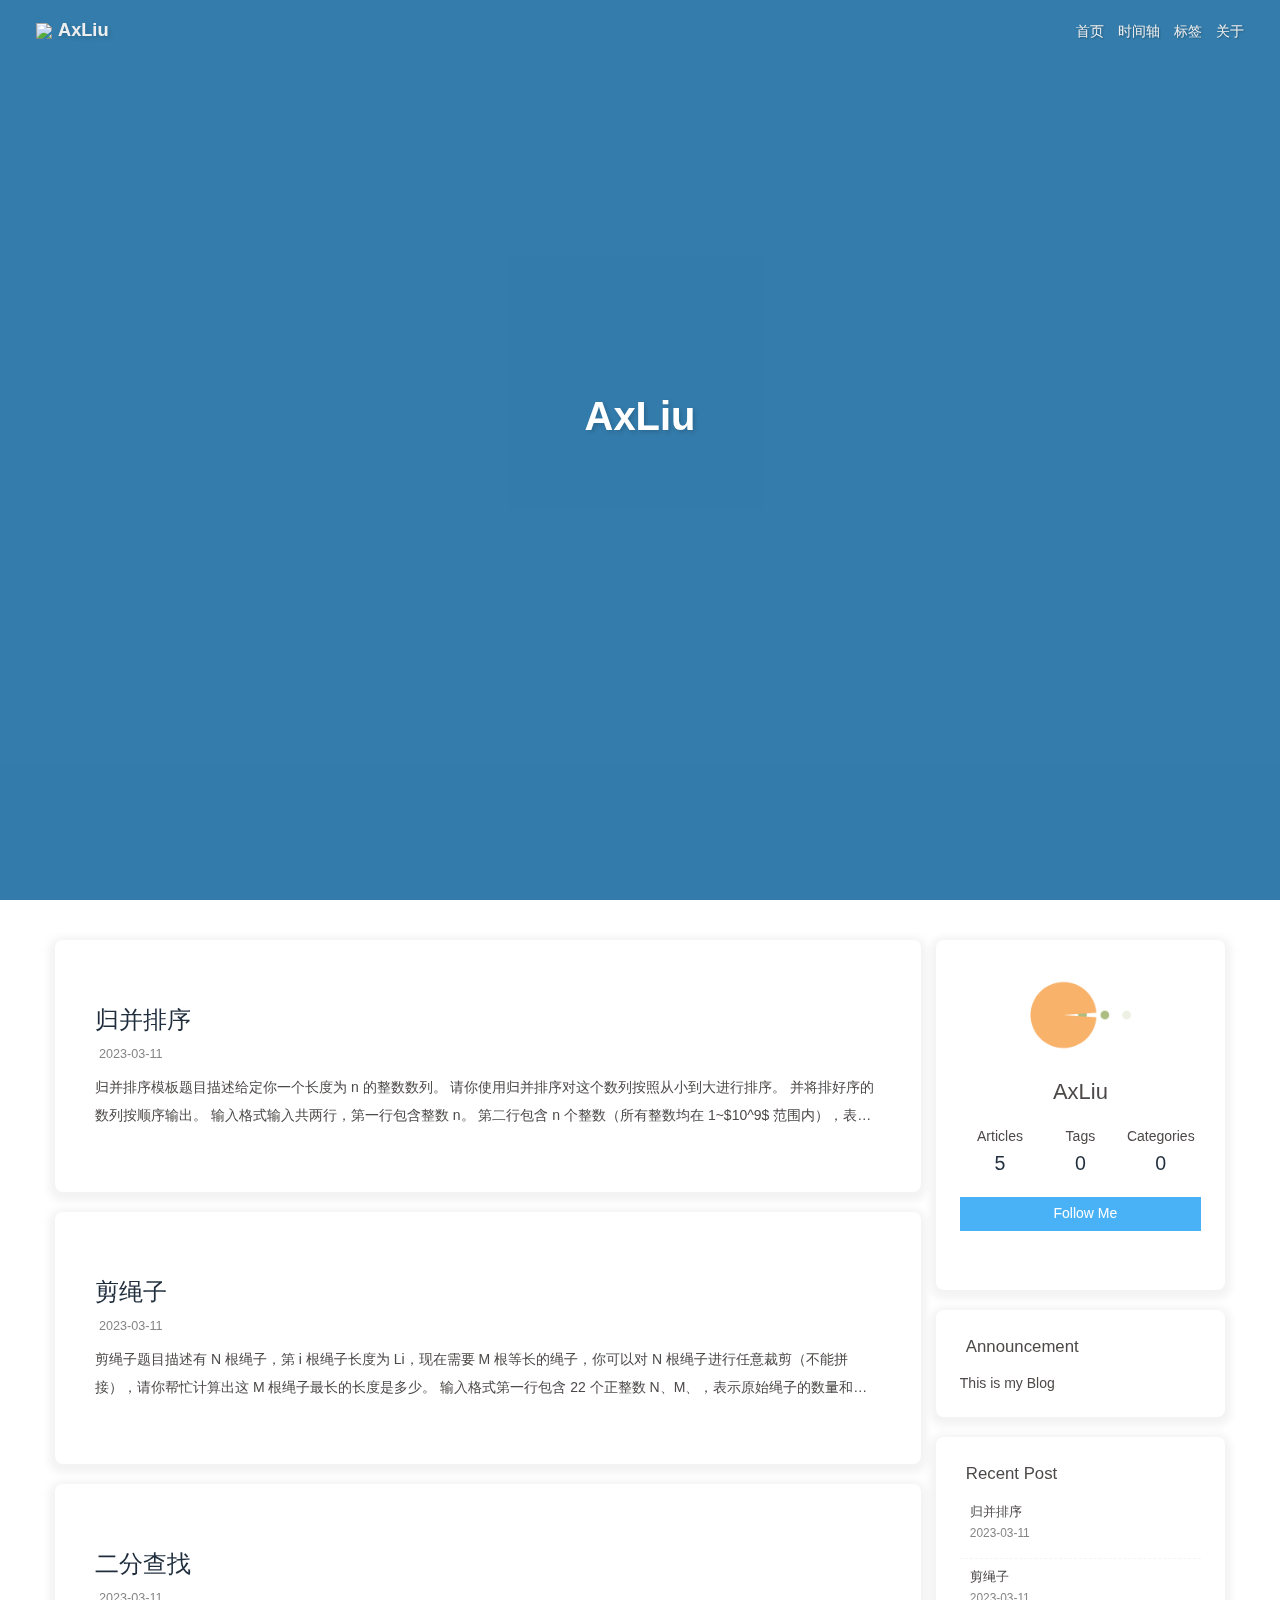
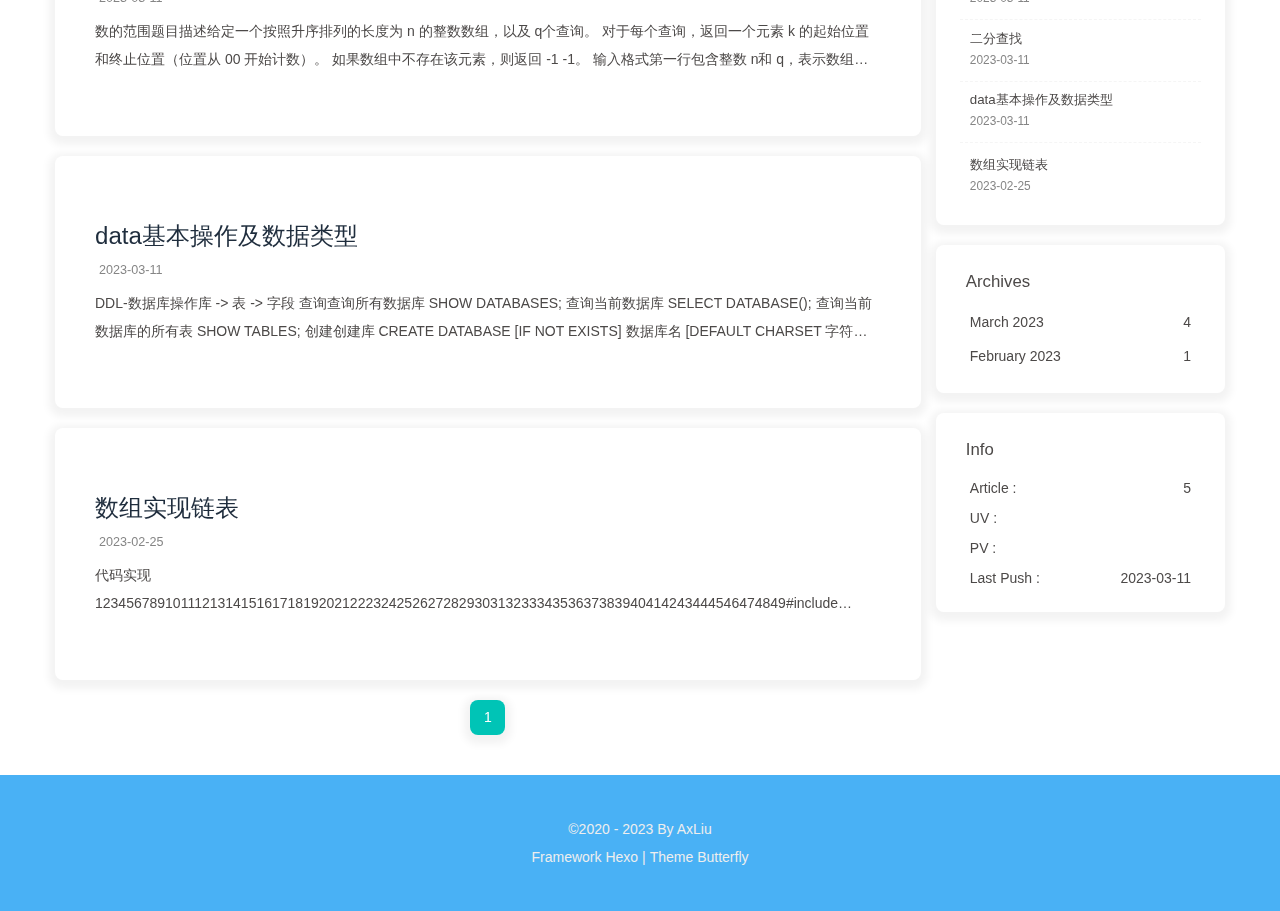
==== commit 8b680367: "Site updated: 2023-03-11 22:50:14" ====
--- a/index.html
+++ b/index.html
@@ -52,7 +52,7 @@
   isHome: true,
   isHighlightShrink: false,
   isToc: false,
-  postUpdate: '2023-03-11 14:15:50'
+  postUpdate: '2023-03-11 22:48:01'
 }</script><noscript><style type="text/css">
   #nav {
     opacity: 1
@@ -156,7 +156,19 @@
       }
     }
     detectApple()
-    })(window)</script><meta name="generator" content="Hexo 6.3.0"></head><body><div id="web_bg"></div><div id="sidebar"><div id="menu-mask"></div><div id="sidebar-menus"><div class="avatar-img is-center"><img src="https://cdn.jsdelivr.net/gh/AxLiupore/Hexo-images@main/images/%E5%BE%AE%E4%BF%A1%E5%9B%BE%E7%89%87_20221120155552.jpg" onerror="onerror=null;src='/img/friend_404.gif'" alt="avatar"/></div><div class="sidebar-site-data site-data is-center"><a href="/archives/"><div class="headline">Articles</div><div class="length-num">4</div></a><a href="/tags/"><div class="headline">Tags</div><div class="length-num">0</div></a><a href="/categories/"><div class="headline">Categories</div><div class="length-num">0</div></a></div><hr/><div class="menus_items"><div class="menus_item"><a class="site-page" href="/"><i class="fa-fw fas fa-home"></i><span> 首页</span></a></div><div class="menus_item"><a class="site-page" href="/archives/"><i class="fa-fw fas fa-archive"></i><span> 时间轴</span></a></div><div class="menus_item"><a class="site-page" href="/tags/"><i class="fa-fw fas fa-tags"></i><span> 标签</span></a></div><div class="menus_item"><a class="site-page" href="/about/"><i class="fa-fw fas fa-heart"></i><span> 关于</span></a></div></div></div></div><div class="page" id="body-wrap"><header class="full_page" id="page-header"><nav id="nav"><span id="blog-info"><a href="/" title="AxLiu"><img class="site-icon" src="https://cdn.jsdelivr.net/gh/AxLiupore/Hexo-images@main/images/a0092f9ecc8a70c751312e664e17a0a.png"/><span class="site-name">AxLiu</span></a></span><div id="menus"><div class="menus_items"><div class="menus_item"><a class="site-page" href="/"><i class="fa-fw fas fa-home"></i><span> 首页</span></a></div><div class="menus_item"><a class="site-page" href="/archives/"><i class="fa-fw fas fa-archive"></i><span> 时间轴</span></a></div><div class="menus_item"><a class="site-page" href="/tags/"><i class="fa-fw fas fa-tags"></i><span> 标签</span></a></div><div class="menus_item"><a class="site-page" href="/about/"><i class="fa-fw fas fa-heart"></i><span> 关于</span></a></div></div><div id="toggle-menu"><a class="site-page" href="javascript:void(0);"><i class="fas fa-bars fa-fw"></i></a></div></div></nav><div id="site-info"><h1 id="site-title">AxLiu</h1><div id="site_social_icons"><a class="social-icon" href="https://github.com/AxLiupore" target="_blank" title="Github"><i class="fab fa-github"></i></a><a class="social-icon" href="/276836658@qq.com" target="_blank" title="Email"><i class="fas fa-envelope"></i></a></div></div><div id="scroll-down"><i class="fas fa-angle-down scroll-down-effects"></i></div></header><main class="layout" id="content-inner"><div class="recent-posts" id="recent-posts"><div class="recent-post-item"><div class="recent-post-info no-cover"><a class="article-title" href="/2023/03/11/%E5%89%AA%E7%BB%B3%E5%AD%90/" title="剪绳子">剪绳子</a><div class="article-meta-wrap"><span class="post-meta-date"><i class="far fa-calendar-alt"></i><span class="article-meta-label">Created</span><time datetime="2023-03-11T06:15:01.000Z" title="Created 2023-03-11 14:15:01">2023-03-11</time></span></div><div class="content">剪绳子题目描述有 N 根绳子，第 i 根绳子长度为 Li，现在需要 M 根等长的绳子，你可以对 N 根绳子进行任意裁剪（不能拼接），请你帮忙计算出这 M 根绳子最长的长度是多少。
+    })(window)</script><meta name="generator" content="Hexo 6.3.0"></head><body><div id="web_bg"></div><div id="sidebar"><div id="menu-mask"></div><div id="sidebar-menus"><div class="avatar-img is-center"><img src="https://cdn.jsdelivr.net/gh/AxLiupore/Hexo-images@main/images/%E5%BE%AE%E4%BF%A1%E5%9B%BE%E7%89%87_20221120155552.jpg" onerror="onerror=null;src='/img/friend_404.gif'" alt="avatar"/></div><div class="sidebar-site-data site-data is-center"><a href="/archives/"><div class="headline">Articles</div><div class="length-num">5</div></a><a href="/tags/"><div class="headline">Tags</div><div class="length-num">0</div></a><a href="/categories/"><div class="headline">Categories</div><div class="length-num">0</div></a></div><hr/><div class="menus_items"><div class="menus_item"><a class="site-page" href="/"><i class="fa-fw fas fa-home"></i><span> 首页</span></a></div><div class="menus_item"><a class="site-page" href="/archives/"><i class="fa-fw fas fa-archive"></i><span> 时间轴</span></a></div><div class="menus_item"><a class="site-page" href="/tags/"><i class="fa-fw fas fa-tags"></i><span> 标签</span></a></div><div class="menus_item"><a class="site-page" href="/about/"><i class="fa-fw fas fa-heart"></i><span> 关于</span></a></div></div></div></div><div class="page" id="body-wrap"><header class="full_page" id="page-header"><nav id="nav"><span id="blog-info"><a href="/" title="AxLiu"><img class="site-icon" src="https://cdn.jsdelivr.net/gh/AxLiupore/Hexo-images@main/images/a0092f9ecc8a70c751312e664e17a0a.png"/><span class="site-name">AxLiu</span></a></span><div id="menus"><div class="menus_items"><div class="menus_item"><a class="site-page" href="/"><i class="fa-fw fas fa-home"></i><span> 首页</span></a></div><div class="menus_item"><a class="site-page" href="/archives/"><i class="fa-fw fas fa-archive"></i><span> 时间轴</span></a></div><div class="menus_item"><a class="site-page" href="/tags/"><i class="fa-fw fas fa-tags"></i><span> 标签</span></a></div><div class="menus_item"><a class="site-page" href="/about/"><i class="fa-fw fas fa-heart"></i><span> 关于</span></a></div></div><div id="toggle-menu"><a class="site-page" href="javascript:void(0);"><i class="fas fa-bars fa-fw"></i></a></div></div></nav><div id="site-info"><h1 id="site-title">AxLiu</h1><div id="site_social_icons"><a class="social-icon" href="https://github.com/AxLiupore" target="_blank" title="Github"><i class="fab fa-github"></i></a><a class="social-icon" href="/276836658@qq.com" target="_blank" title="Email"><i class="fas fa-envelope"></i></a></div></div><div id="scroll-down"><i class="fas fa-angle-down scroll-down-effects"></i></div></header><main class="layout" id="content-inner"><div class="recent-posts" id="recent-posts"><div class="recent-post-item"><div class="recent-post-info no-cover"><a class="article-title" href="/2023/03/11/%E5%BD%92%E5%B9%B6%E6%8E%92%E5%BA%8F/" title="归并排序">归并排序</a><div class="article-meta-wrap"><span class="post-meta-date"><i class="far fa-calendar-alt"></i><span class="article-meta-label">Created</span><time datetime="2023-03-11T14:36:05.000Z" title="Created 2023-03-11 22:36:05">2023-03-11</time></span></div><div class="content">归并排序模板题目描述给定你一个长度为 n 的整数数列。
+请你使用归并排序对这个数列按照从小到大进行排序。
+并将排好序的数列按顺序输出。
+输入格式输入共两行，第一行包含整数 n。
+第二行包含 n 个整数（所有整数均在 1~$10^9$ 范围内），表示整个数列。
+输出格式输出共一行，包含 n 个整数，表示排好序的数列。
+数据范围1 &lt;&#x3D; n &lt;&#x3D; 100000
+输入样例1253 1 2 4 5
+
+输出样例11 2 3 4 5
+
+思路不断的递归，直到 l &gt;&#x3D; r 时停止递归，返回上一层，mid把l 和 r分成了两段，i 指向第一段的开头，j 指向第二段的开头，如果哪个指向的下标所指向的数字更小，就不断把它放到temp数组中，结束循环之后，有一段数字还未放到temp中去，进行两个循环将所有的放进去，最后一个循环是将temp中的值放到原数组中
+代码实现12345678910111213141516171819202122232425262728293031323334353637383940414243444546#include &lt;ios ...</div></div></div><div class="recent-post-item"><div class="recent-post-info no-cover"><a class="article-title" href="/2023/03/11/%E5%89%AA%E7%BB%B3%E5%AD%90/" title="剪绳子">剪绳子</a><div class="article-meta-wrap"><span class="post-meta-date"><i class="far fa-calendar-alt"></i><span class="article-meta-label">Created</span><time datetime="2023-03-11T06:15:01.000Z" title="Created 2023-03-11 14:15:01">2023-03-11</time></span></div><div class="content">剪绳子题目描述有 N 根绳子，第 i 根绳子长度为 Li，现在需要 M 根等长的绳子，你可以对 N 根绳子进行任意裁剪（不能拼接），请你帮忙计算出这 M 根绳子最长的长度是多少。
 输入格式第一行包含 22 个正整数 N、M、，表示原始绳子的数量和需求绳子的数量。
 第二行包含 N 个整数，其中第 i 个整数 Li 表示第 i 根绳子的长度。
 输出格式输出一个数字，表示裁剪后最长的长度，保留两位小数。
@@ -212,4 +224,4 @@
 数值类型
 类型				   大小			有符号(SINGED)范围				        无符号(UNSINGED)范围				描述
 TINYINT            1 byte		  (-128, 127)										(0, 255)									  	 小整数值
-SMALLINT	     2 bytes        (-32768, 32767)                        ...</div></div></div><div class="recent-post-item"><div class="recent-post-info no-cover"><a class="article-title" href="/2023/02/25/%E6%95%B0%E7%BB%84%E5%AE%9E%E7%8E%B0%E9%93%BE%E8%A1%A8/" title="数组实现链表">数组实现链表</a><div class="article-meta-wrap"><span class="post-meta-date"><i class="far fa-calendar-alt"></i><span class="article-meta-label">Created</span><time datetime="2023-02-25T13:13:46.000Z" title="Created 2023-02-25 21:13:46">2023-02-25</time></span></div><div class="content">代码实现12345678910111213141516171819202122232425262728293031323334353637383940414243444546474849#include &lt;iostream&gt;#include &lt;cstring&gt;#include &lt;algorithm&gt;using namespace std;const int N = 100010;int ne[N], e[N], idx;int n, head;void init() &#123;    head = -1, idx = 0;&#125;void add_to_head(int x) &#123;    e[idx] = x, ne[idx] = head, head = idx++;&#125;void add(int k, int x) &#123;    e[idx] = x, ne[idx] = ne[k], ne[k] = idx++;&#125;void remove(int k) &#123;    ne[k] = ne[ne[k]];& ...</div></div></div><nav id="pagination"><div class="pagination"><span class="page-number current">1</span></div></nav></div><div class="aside-content" id="aside-content"><div class="card-widget card-info"><div class="is-center"><div class="avatar-img"><img src="https://cdn.jsdelivr.net/gh/AxLiupore/Hexo-images@main/images/%E5%BE%AE%E4%BF%A1%E5%9B%BE%E7%89%87_20221120155552.jpg" onerror="this.onerror=null;this.src='/img/friend_404.gif'" alt="avatar"/></div><div class="author-info__name">AxLiu</div><div class="author-info__description"></div></div><div class="card-info-data site-data is-center"><a href="/archives/"><div class="headline">Articles</div><div class="length-num">4</div></a><a href="/tags/"><div class="headline">Tags</div><div class="length-num">0</div></a><a href="/categories/"><div class="headline">Categories</div><div class="length-num">0</div></a></div><a id="card-info-btn" target="_blank" rel="noopener" href="https://github.com/AxLiupore"><i class="fab fa-github"></i><span>Follow Me</span></a><div class="card-info-social-icons is-center"><a class="social-icon" href="https://github.com/AxLiupore" target="_blank" title="Github"><i class="fab fa-github"></i></a><a class="social-icon" href="/276836658@qq.com" target="_blank" title="Email"><i class="fas fa-envelope"></i></a></div></div><div class="card-widget card-announcement"><div class="item-headline"><i class="fas fa-bullhorn fa-shake"></i><span>Announcement</span></div><div class="announcement_content">This is my Blog</div></div><div class="sticky_layout"><div class="card-widget card-recent-post"><div class="item-headline"><i class="fas fa-history"></i><span>Recent Post</span></div><div class="aside-list"><div class="aside-list-item no-cover"><div class="content"><a class="title" href="/2023/03/11/%E5%89%AA%E7%BB%B3%E5%AD%90/" title="剪绳子">剪绳子</a><time datetime="2023-03-11T06:15:01.000Z" title="Created 2023-03-11 14:15:01">2023-03-11</time></div></div><div class="aside-list-item no-cover"><div class="content"><a class="title" href="/2023/03/11/%E4%BA%8C%E5%88%86%E6%9F%A5%E6%89%BE/" title="二分查找">二分查找</a><time datetime="2023-03-11T05:42:33.000Z" title="Created 2023-03-11 13:42:33">2023-03-11</time></div></div><div class="aside-list-item no-cover"><div class="content"><a class="title" href="/2023/03/11/data%E5%9F%BA%E6%9C%AC%E6%93%8D%E4%BD%9C%E5%8F%8A%E6%95%B0%E6%8D%AE%E7%B1%BB%E5%9E%8B/" title="data基本操作及数据类型">data基本操作及数据类型</a><time datetime="2023-03-11T01:29:48.000Z" title="Created 2023-03-11 09:29:48">2023-03-11</time></div></div><div class="aside-list-item no-cover"><div class="content"><a class="title" href="/2023/02/25/%E6%95%B0%E7%BB%84%E5%AE%9E%E7%8E%B0%E9%93%BE%E8%A1%A8/" title="数组实现链表">数组实现链表</a><time datetime="2023-02-25T13:13:46.000Z" title="Created 2023-02-25 21:13:46">2023-02-25</time></div></div></div></div><div class="card-widget card-archives"><div class="item-headline"><i class="fas fa-archive"></i><span>Archives</span></div><ul class="card-archive-list"><li class="card-archive-list-item"><a class="card-archive-list-link" href="/archives/2023/03/"><span class="card-archive-list-date">March 2023</span><span class="card-archive-list-count">3</span></a></li><li class="card-archive-list-item"><a class="card-archive-list-link" href="/archives/2023/02/"><span class="card-archive-list-date">February 2023</span><span class="card-archive-list-count">1</span></a></li></ul></div><div class="card-widget card-webinfo"><div class="item-headline"><i class="fas fa-chart-line"></i><span>Info</span></div><div class="webinfo"><div class="webinfo-item"><div class="item-name">Article :</div><div class="item-count">4</div></div><div class="webinfo-item"><div class="item-name">UV :</div><div class="item-count" id="busuanzi_value_site_uv"><i class="fa-solid fa-spinner fa-spin"></i></div></div><div class="webinfo-item"><div class="item-name">PV :</div><div class="item-count" id="busuanzi_value_site_pv"><i class="fa-solid fa-spinner fa-spin"></i></div></div><div class="webinfo-item"><div class="item-name">Last Push :</div><div class="item-count" id="last-push-date" data-lastPushDate="2023-03-11T06:15:50.510Z"><i class="fa-solid fa-spinner fa-spin"></i></div></div></div></div></div></div></main><footer id="footer"><div id="footer-wrap"><div class="copyright">&copy;2020 - 2023 By AxLiu</div><div class="framework-info"><span>Framework </span><a target="_blank" rel="noopener" href="https://hexo.io">Hexo</a><span class="footer-separator">|</span><span>Theme </span><a target="_blank" rel="noopener" href="https://github.com/jerryc127/hexo-theme-butterfly">Butterfly</a></div></div></footer></div><div id="rightside"><div id="rightside-config-hide"><button id="darkmode" type="button" title="Switch Between Light And Dark Mode"><i class="fas fa-adjust"></i></button><button id="hide-aside-btn" type="button" title="Toggle between single-column and double-column"><i class="fas fa-arrows-alt-h"></i></button></div><div id="rightside-config-show"><button id="rightside_config" type="button" title="Setting"><i class="fas fa-cog fa-spin"></i></button><button id="go-up" type="button" title="Back To Top"><span class="scroll-percent"></span><i class="fas fa-arrow-up"></i></button></div></div><div><script src="/js/utils.js"></script><script src="/js/main.js"></script><script src="https://cdn.jsdelivr.net/npm/@fancyapps/ui/dist/fancybox.umd.min.js"></script><div class="js-pjax"></div><script async data-pjax src="//busuanzi.ibruce.info/busuanzi/2.3/busuanzi.pure.mini.js"></script></div></body></html>+SMALLINT	     2 bytes        (-32768, 32767)                        ...</div></div></div><div class="recent-post-item"><div class="recent-post-info no-cover"><a class="article-title" href="/2023/02/25/%E6%95%B0%E7%BB%84%E5%AE%9E%E7%8E%B0%E9%93%BE%E8%A1%A8/" title="数组实现链表">数组实现链表</a><div class="article-meta-wrap"><span class="post-meta-date"><i class="far fa-calendar-alt"></i><span class="article-meta-label">Created</span><time datetime="2023-02-25T13:13:46.000Z" title="Created 2023-02-25 21:13:46">2023-02-25</time></span></div><div class="content">代码实现12345678910111213141516171819202122232425262728293031323334353637383940414243444546474849#include &lt;iostream&gt;#include &lt;cstring&gt;#include &lt;algorithm&gt;using namespace std;const int N = 100010;int ne[N], e[N], idx;int n, head;void init() &#123;    head = -1, idx = 0;&#125;void add_to_head(int x) &#123;    e[idx] = x, ne[idx] = head, head = idx++;&#125;void add(int k, int x) &#123;    e[idx] = x, ne[idx] = ne[k], ne[k] = idx++;&#125;void remove(int k) &#123;    ne[k] = ne[ne[k]];& ...</div></div></div><nav id="pagination"><div class="pagination"><span class="page-number current">1</span></div></nav></div><div class="aside-content" id="aside-content"><div class="card-widget card-info"><div class="is-center"><div class="avatar-img"><img src="https://cdn.jsdelivr.net/gh/AxLiupore/Hexo-images@main/images/%E5%BE%AE%E4%BF%A1%E5%9B%BE%E7%89%87_20221120155552.jpg" onerror="this.onerror=null;this.src='/img/friend_404.gif'" alt="avatar"/></div><div class="author-info__name">AxLiu</div><div class="author-info__description"></div></div><div class="card-info-data site-data is-center"><a href="/archives/"><div class="headline">Articles</div><div class="length-num">5</div></a><a href="/tags/"><div class="headline">Tags</div><div class="length-num">0</div></a><a href="/categories/"><div class="headline">Categories</div><div class="length-num">0</div></a></div><a id="card-info-btn" target="_blank" rel="noopener" href="https://github.com/AxLiupore"><i class="fab fa-github"></i><span>Follow Me</span></a><div class="card-info-social-icons is-center"><a class="social-icon" href="https://github.com/AxLiupore" target="_blank" title="Github"><i class="fab fa-github"></i></a><a class="social-icon" href="/276836658@qq.com" target="_blank" title="Email"><i class="fas fa-envelope"></i></a></div></div><div class="card-widget card-announcement"><div class="item-headline"><i class="fas fa-bullhorn fa-shake"></i><span>Announcement</span></div><div class="announcement_content">This is my Blog</div></div><div class="sticky_layout"><div class="card-widget card-recent-post"><div class="item-headline"><i class="fas fa-history"></i><span>Recent Post</span></div><div class="aside-list"><div class="aside-list-item no-cover"><div class="content"><a class="title" href="/2023/03/11/%E5%BD%92%E5%B9%B6%E6%8E%92%E5%BA%8F/" title="归并排序">归并排序</a><time datetime="2023-03-11T14:36:05.000Z" title="Created 2023-03-11 22:36:05">2023-03-11</time></div></div><div class="aside-list-item no-cover"><div class="content"><a class="title" href="/2023/03/11/%E5%89%AA%E7%BB%B3%E5%AD%90/" title="剪绳子">剪绳子</a><time datetime="2023-03-11T06:15:01.000Z" title="Created 2023-03-11 14:15:01">2023-03-11</time></div></div><div class="aside-list-item no-cover"><div class="content"><a class="title" href="/2023/03/11/%E4%BA%8C%E5%88%86%E6%9F%A5%E6%89%BE/" title="二分查找">二分查找</a><time datetime="2023-03-11T05:42:33.000Z" title="Created 2023-03-11 13:42:33">2023-03-11</time></div></div><div class="aside-list-item no-cover"><div class="content"><a class="title" href="/2023/03/11/data%E5%9F%BA%E6%9C%AC%E6%93%8D%E4%BD%9C%E5%8F%8A%E6%95%B0%E6%8D%AE%E7%B1%BB%E5%9E%8B/" title="data基本操作及数据类型">data基本操作及数据类型</a><time datetime="2023-03-11T01:29:48.000Z" title="Created 2023-03-11 09:29:48">2023-03-11</time></div></div><div class="aside-list-item no-cover"><div class="content"><a class="title" href="/2023/02/25/%E6%95%B0%E7%BB%84%E5%AE%9E%E7%8E%B0%E9%93%BE%E8%A1%A8/" title="数组实现链表">数组实现链表</a><time datetime="2023-02-25T13:13:46.000Z" title="Created 2023-02-25 21:13:46">2023-02-25</time></div></div></div></div><div class="card-widget card-archives"><div class="item-headline"><i class="fas fa-archive"></i><span>Archives</span></div><ul class="card-archive-list"><li class="card-archive-list-item"><a class="card-archive-list-link" href="/archives/2023/03/"><span class="card-archive-list-date">March 2023</span><span class="card-archive-list-count">4</span></a></li><li class="card-archive-list-item"><a class="card-archive-list-link" href="/archives/2023/02/"><span class="card-archive-list-date">February 2023</span><span class="card-archive-list-count">1</span></a></li></ul></div><div class="card-widget card-webinfo"><div class="item-headline"><i class="fas fa-chart-line"></i><span>Info</span></div><div class="webinfo"><div class="webinfo-item"><div class="item-name">Article :</div><div class="item-count">5</div></div><div class="webinfo-item"><div class="item-name">UV :</div><div class="item-count" id="busuanzi_value_site_uv"><i class="fa-solid fa-spinner fa-spin"></i></div></div><div class="webinfo-item"><div class="item-name">PV :</div><div class="item-count" id="busuanzi_value_site_pv"><i class="fa-solid fa-spinner fa-spin"></i></div></div><div class="webinfo-item"><div class="item-name">Last Push :</div><div class="item-count" id="last-push-date" data-lastPushDate="2023-03-11T14:48:01.006Z"><i class="fa-solid fa-spinner fa-spin"></i></div></div></div></div></div></div></main><footer id="footer"><div id="footer-wrap"><div class="copyright">&copy;2020 - 2023 By AxLiu</div><div class="framework-info"><span>Framework </span><a target="_blank" rel="noopener" href="https://hexo.io">Hexo</a><span class="footer-separator">|</span><span>Theme </span><a target="_blank" rel="noopener" href="https://github.com/jerryc127/hexo-theme-butterfly">Butterfly</a></div></div></footer></div><div id="rightside"><div id="rightside-config-hide"><button id="darkmode" type="button" title="Switch Between Light And Dark Mode"><i class="fas fa-adjust"></i></button><button id="hide-aside-btn" type="button" title="Toggle between single-column and double-column"><i class="fas fa-arrows-alt-h"></i></button></div><div id="rightside-config-show"><button id="rightside_config" type="button" title="Setting"><i class="fas fa-cog fa-spin"></i></button><button id="go-up" type="button" title="Back To Top"><span class="scroll-percent"></span><i class="fas fa-arrow-up"></i></button></div></div><div><script src="/js/utils.js"></script><script src="/js/main.js"></script><script src="https://cdn.jsdelivr.net/npm/@fancyapps/ui/dist/fancybox.umd.min.js"></script><div class="js-pjax"></div><script async data-pjax src="//busuanzi.ibruce.info/busuanzi/2.3/busuanzi.pure.mini.js"></script></div></body></html>